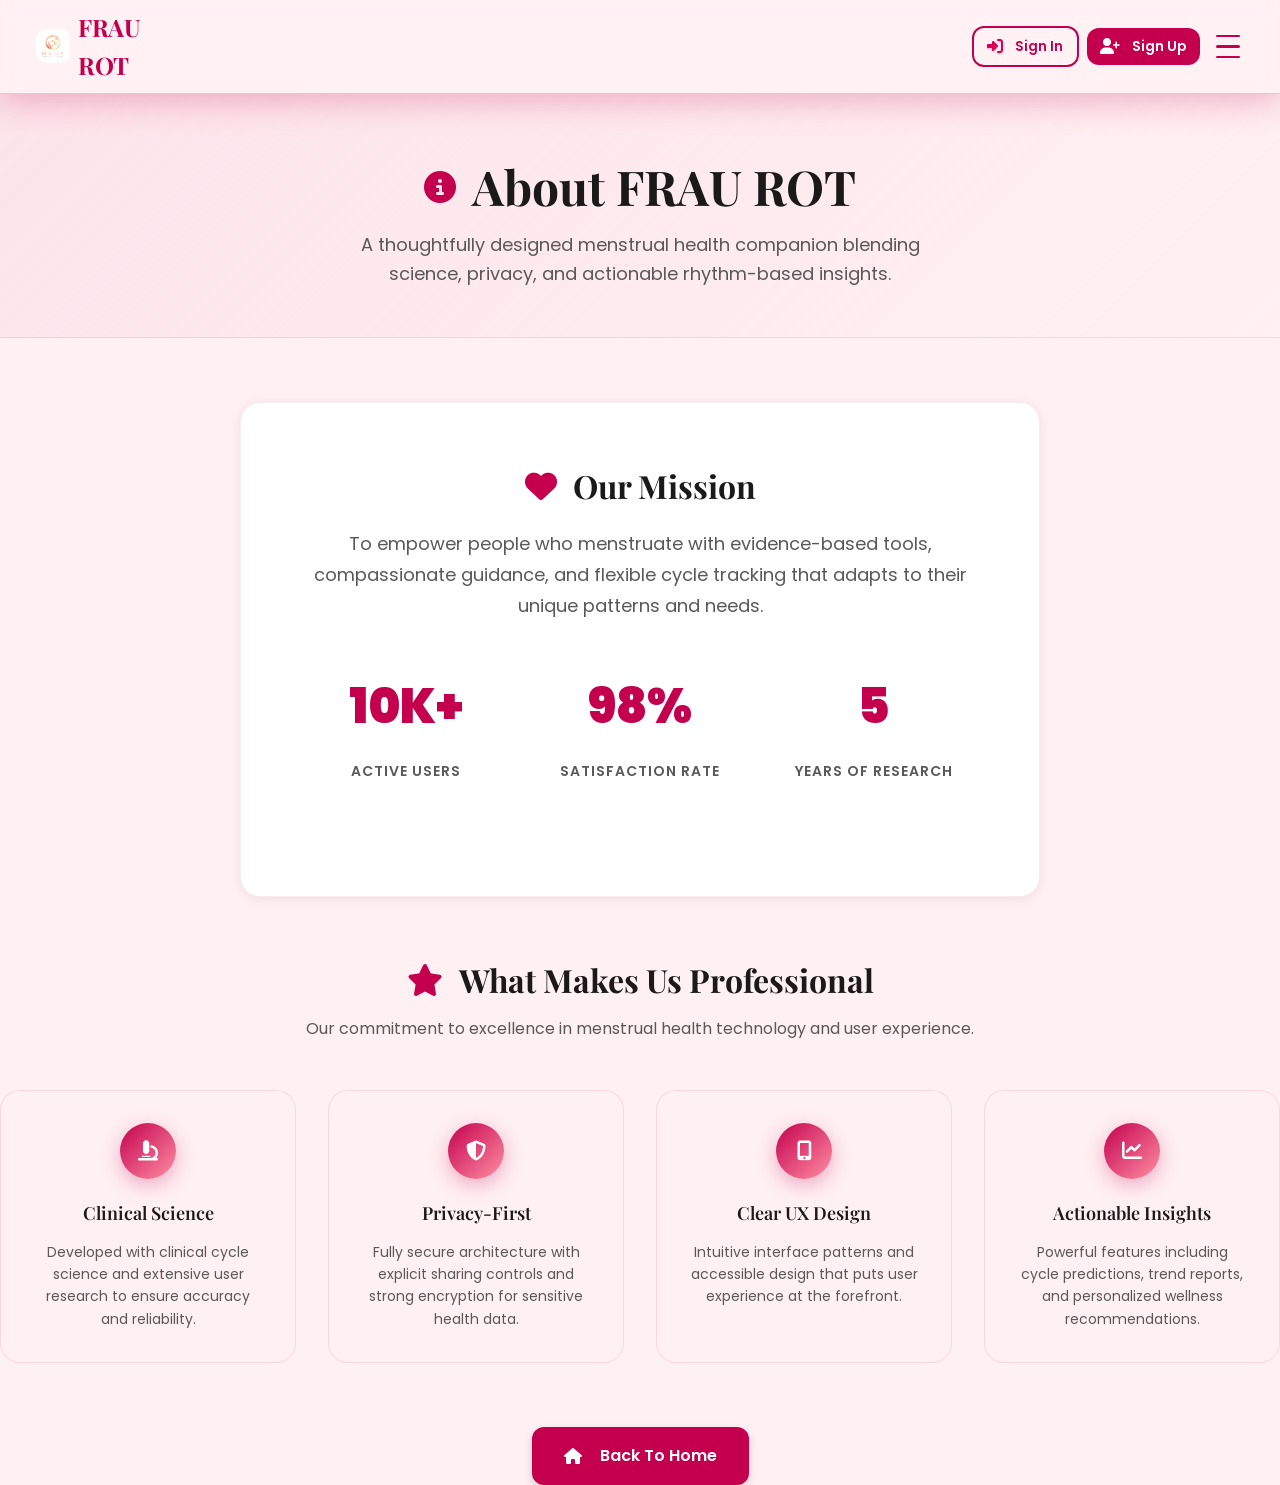
==== pages/about.html @ 98eaa8fe "pages added" ====
<!DOCTYPE html>
<html lang="en">
<head>
  <meta charset="UTF-8">
  <meta name="viewport" content="width=device-width, initial-scale=1.0">
  <meta name="description" content="About FRAU ROT - menstrual health companion">
  <title>About FRAU ROT</title>
  <link href="https://fonts.googleapis.com/css2?family=Playfair+Display:wght@700;900&family=Poppins:wght@300;400;500;600;700&display=swap" rel="stylesheet">
  <link rel="stylesheet" href="../src/style.css">
  <link rel="stylesheet" href="https://cdnjs.cloudflare.com/ajax/libs/font-awesome/6.4.0/css/all.min.css">
</head>
<body>
  <nav class="navbar">
    <div class="navbar__container">
      <div class="navbar__logo">
        <img src="../images/frau rot.jpg" alt="FRAU ROT Logo" width="44" height="44">
        <span class="navbar__brand">FRAU ROT</span>
      </div>
      <div class="navbar__menu">
        <a href="../index.html" class="navbar__link"><i class="fas fa-home"></i> Home</a>
        <a href="about.html" class="navbar__link"><i class="fas fa-info-circle"></i> About</a>
        <a href="features.html" class="navbar__link"><i class="fas fa-star"></i> Features</a>
        <a href="blog.html" class="navbar__link"><i class="fas fa-book"></i> Blog</a>
        <a href="faq.html" class="navbar__link"><i class="fas fa-question-circle"></i> FAQ</a>
        <a href="contact.html" class="navbar__link"><i class="fas fa-envelope"></i> Contact</a>
      </div>
      <div class="navbar__actions">
        <a href="../index.html" class="navbar__btn navbar__btn--outline"><i class="fas fa-sign-in-alt"></i> Sign In</a>
        <a href="../index.html" class="navbar__btn navbar__btn--primary"><i class="fas fa-user-plus"></i> Sign Up</a>
      </div>
      <button class="navbar__toggle" type="button" aria-label="Toggle navigation menu" aria-expanded="false">
        <span></span><span></span><span></span>
      </button>
    </div>
  </nav>

  <main>
    <!-- Page Header -->
    <header class="page-header">
      <h1 class="page-header__title">
        <i class="fas fa-info-circle"></i>
        About FRAU ROT
      </h1>
      <p class="page-header__subtitle">
        A thoughtfully designed menstrual health companion blending science, privacy, and actionable rhythm-based insights.
      </p>
    </header>

    <!-- About Section -->
    <section class="about-section">
      <div class="about-content">
        <h2 class="about-title">
          <i class="fas fa-heart"></i>
          Our Mission
        </h2>
        <p class="about-description">
          To empower people who menstruate with evidence-based tools, compassionate guidance, and flexible cycle tracking that adapts to their unique patterns and needs.
        </p>

        <!-- Stats -->
        <div class="about-stats">
          <div class="about-stat">
            <span class="about-stat__number">10K+</span>
            <span class="about-stat__label">Active Users</span>
          </div>
          <div class="about-stat">
            <span class="about-stat__number">98%</span>
            <span class="about-stat__label">Satisfaction Rate</span>
          </div>
          <div class="about-stat">
            <span class="about-stat__number">5</span>
            <span class="about-stat__label">Years of Research</span>
          </div>
        </div>
      </div>
    </section>

    <!-- Values Section -->
    <section class="content-section">
      <div class="content-section__header">
        <h2 class="content-section__title">
          <i class="fas fa-star"></i>
          What Makes Us Professional
        </h2>
        <p class="content-section__description">
          Our commitment to excellence in menstrual health technology and user experience.
        </p>
      </div>

      <div class="about-values">
        <div class="about-value">
          <div class="about-value__icon">
            <i class="fas fa-microscope"></i>
          </div>
          <h3 class="about-value__title">Clinical Science</h3>
          <p class="about-value__description">
            Developed with clinical cycle science and extensive user research to ensure accuracy and reliability.
          </p>
        </div>

        <div class="about-value">
          <div class="about-value__icon">
            <i class="fas fa-shield-alt"></i>
          </div>
          <h3 class="about-value__title">Privacy-First</h3>
          <p class="about-value__description">
            Fully secure architecture with explicit sharing controls and strong encryption for sensitive health data.
          </p>
        </div>

        <div class="about-value">
          <div class="about-value__icon">
            <i class="fas fa-mobile-alt"></i>
          </div>
          <h3 class="about-value__title">Clear UX Design</h3>
          <p class="about-value__description">
            Intuitive interface patterns and accessible design that puts user experience at the forefront.
          </p>
        </div>

        <div class="about-value">
          <div class="about-value__icon">
            <i class="fas fa-chart-line"></i>
          </div>
          <h3 class="about-value__title">Actionable Insights</h3>
          <p class="about-value__description">
            Powerful features including cycle predictions, trend reports, and personalized wellness recommendations.
          </p>
        </div>
      </div>
    </section>

    <!-- Back to Home -->
    <div class="text-center mt-lg">
      <a href="../index.html" class="btn btn--primary">
        <i class="fas fa-home"></i>
        Back to Home
      </a>
    </div>
  </main>
</body>
</html>
---- src/style.css ----
/* ============================================
   FRAU ROT - COMPREHENSIVE DESIGN SYSTEM
   ============================================ */

/*
  :root is the highest scope in CSS. Properties defined here (variables)
  are available globally in the entire stylesheet. Use var(--your-var)
  to reference them.
*/
:root {
  /* Colors */
  --color-primary-pink: #C4004E;
  --color-pink-hover: #A80243;
  --color-pink-gradient: rgba(196, 0, 78, 0.75);
  --color-light-pink: #FFF0F3;
  --color-white: #FFFFFF;
  --color-button-bg: #F1F1F1;
  --color-text-dark: #222222;
  --color-text-light: #999999;
  --color-text-primary: #1A1A1A;
  --color-border: #E8E8E8;
  
  /* Phase Colors */
  --color-menstrual: #C4004E;
  --color-follicular: #FF8FA3;
  --color-ovulation: #FFB3C1;
  --color-luteal: #E85D8A;

  /* Typography */
  --font-display: 'Playfair Display', serif;
  --font-body: 'Poppins', sans-serif;
  
  --font-size-hero: 96px;
  --font-size-hero-subtitle: 32px;
  --font-size-section-title: 48px;
  --font-size-body: 16px;
  --font-size-small: 14px;

  /* Spacing */
  --spacing-xs: 8px;
  --spacing-sm: 12px;
  --spacing-md: 16px;
  --spacing-lg: 24px;
  --spacing-xl: 32px;
  --spacing-2xl: 48px;
  --spacing-3xl: 64px;

  /* Border Radius */
  --radius-button: 12px;
  --radius-chip: 24px;
  --radius-input: 4px;
  --radius-card: 20px;
  --radius-section: 20px;

  /* Shadows */
  --shadow-soft: 0 4px 10px rgba(0, 0, 0, 0.15);
  --shadow-medium: 0 4px 20px rgba(0, 0, 0, 0.1);
  --shadow-card: 0 2px 12px rgba(0, 0, 0, 0.08);

  /* Transitions */
  --transition-fast: 0.2s ease;
  --transition-smooth: 0.3s ease;

  /* Layout */
  --sidebar-width: 240px;
  --main-content-width: calc(100% - var(--sidebar-width));
}

/* ============================================
   RESET & BASE STYLES
   ============================================ */

/*
  Reset styles help eliminate browser default spacing and layout
  inconsistencies across Chrome, Firefox, Safari, etc.
*/
* {
  margin: 0;
  padding: 0;
  box-sizing: border-box;
}

html {
  scroll-behavior: smooth;
}

body {
  font-family: var(--font-body);
  color: var(--color-text-dark);
  background-color: var(--color-light-pink);
  line-height: 1.6;
  font-size: var(--font-size-body);
}

h1, h2, h3, h4, h5, h6 {
  font-family: var(--font-display);
  font-weight: 700;
  line-height: 1.2;
}

p { margin: 0; }

a {
  color: var(--color-primary-pink);
  text-decoration: none;
  transition: color var(--transition-fast);
}

a:hover { opacity: 0.8; }

/* ============================================
   PAGE SECTION MANAGEMENT
   ============================================ */

/*
  .page-section is a common pattern for SPA-style pages: by default hidden
  and only one section is visible when the app JavaScript adds/removes
  .hidden. Keeps the page fast and prevents layout flashing.
*/
.page-section {
  display: none;
  min-height: 100vh;
}
.page-section:not(.hidden) {
  display: flex;
  flex-direction: column;
}

.page-section.hidden {
  display: none !important;
}

.app-container {
  width: 100%;
}

/* ============================================
   CONTAINER & GRID
   ============================================ */

.container {
  width: 100%;
  max-width: 1200px;
  margin: 0 auto;
  padding: 0 var(--spacing-lg);
}

/* ============================================
   HERO SECTION (Landing Page)
   ============================================ */

/*
  .hero is the first full-screen landing section with background image,
  gradient overlay and centered text. It usually carries the main CTA.
*/
.hero {
  position: relative;
  min-height: 100vh;
  display: flex;
  flex-direction: column;
  align-items: center;
  justify-content: center;
  background: linear-gradient(135deg, var(--color-primary-pink) 0%, #A80243 100%);
  background-image: 
    url('../images/flowers.jpg'),
    linear-gradient(135deg, var(--color-primary-pink) 0%, #A80243 100%);
  background-size: cover, cover;
  background-position: center, center;
  background-attachment: fixed;
  color: var(--color-white);
  overflow: hidden;
}

.hero::before {
  content: '';
  position: absolute;
  top: 0;
  left: 0;
  right: 0;
  bottom: 0;
  background: var(--color-pink-gradient);
  z-index: 1;
}

.navbar {
  position: fixed;
  top: 0;
  left: 0;
  right: 0;
  background: linear-gradient(135deg, rgba(255, 255, 255, 0.95), rgba(255, 255, 255, 0.85));
  border-bottom: 1px solid rgba(196, 0, 78, 0.2);
  backdrop-filter: blur(12px);
  box-shadow: 0 8px 30px rgba(196, 0, 78, 0.25);
  z-index: 1000;
  transition: all var(--transition-fast);
}

.navbar--scrolled {
  background: linear-gradient(135deg, rgba(255, 255, 255, 1), rgba(255, 255, 255, 0.95));
  box-shadow: 0 12px 32px rgba(196, 0, 78, 0.3);
  transform: translateY(-2px);
}

.navbar__container {
  width: 100%;
  max-width: 1440px;
  margin: 0 auto;
  padding: var(--spacing-md) var(--spacing-lg);
  display: flex;
  justify-content: space-between;
  align-items: center;
  gap: var(--spacing-xl);
}

.navbar__logo {
  display: flex;
  align-items: center;
  gap: var(--spacing-md);
  text-decoration: none;
  cursor: pointer;
  min-width: max-content;
}

.navbar__logo img {
  width: 45px;
  height: 45px;
  object-fit: contain;
  filter: brightness(0.95);
}

.navbar__brand {
  font-family: var(--font-heading);
  font-size: 1.5rem;
  font-weight: 700;
  color: var(--color-primary-pink);
  letter-spacing: -0.5px;
}

.navbar__menu {
  display: flex;
  align-items: center;
  gap: var(--spacing-lg);
  flex: 1;
  justify-content: center;
}

.navbar__link {
  display: flex;
  align-items: center;
  gap: var(--spacing-sm);
  color: var(--color-text-primary);
  text-decoration: none;
  font-size: 0.95rem;
  font-weight: 500;
  padding: var(--spacing-md) var(--spacing-lg);
  border-radius: var(--border-radius-md);
  transition: all var(--transition-fast);
  position: relative;
}

.navbar__link i {
  font-size: 1rem;
  color: var(--color-primary-pink);
  transition: all var(--transition-fast);
  filter: brightness(1.1);
  text-shadow: 0 1px 2px rgba(196, 0, 78, 0.3);
}

.navbar__link::after {
  content: '';
  position: absolute;
  bottom: 0;
  left: var(--spacing-lg);
  right: var(--spacing-lg);
  height: 2px;
  background: var(--color-primary-pink);
  border-radius: 1px;
  transform: scaleX(0);
  transition: transform var(--transition-fast);
}

.navbar__link:hover {
  background: rgba(196, 0, 78, 0.08);
  color: var(--color-primary-pink);
}

.navbar__link:hover::after {
  transform: scaleX(1);
}

.navbar__actions {
  display: flex;
  align-items: center;
  gap: var(--spacing-md);
}

.navbar__btn {
  display: flex;
  align-items: center;
  gap: var(--spacing-sm);
  padding: 0.65rem var(--spacing-lg);
  border: none;
  border-radius: var(--border-radius-md);
  font-size: 0.95rem;
  font-weight: 600;
  cursor: pointer;
  transition: all var(--transition-fast);
  white-space: nowrap;
  font-family: var(--font-body);
}

.navbar__btn i {
  font-size: 1rem;
  filter: brightness(1.1);
  text-shadow: 0 1px 2px rgba(196, 0, 78, 0.3);
}

.navbar__btn--outline {
  color: var(--color-primary-pink);
  background: transparent;
  border: 2px solid var(--color-primary-pink);
}

.navbar__btn--outline:hover {
  background: var(--color-primary-pink);
  color: white;
  transform: translateY(-2px);
  box-shadow: 0 8px 16px rgba(196, 0, 78, 0.2);
}

.navbar__btn--primary {
  background: var(--color-primary-pink);
  color: white;
}

.navbar__btn--primary:hover {
  background: var(--color-pink-hover);
  transform: translateY(-2px);
  box-shadow: 0 8px 16px rgba(196, 0, 78, 0.3);
}

.navbar__toggle {
  display: none;
  flex-direction: column;
  align-items: center;
  justify-content: center;
  width: 32px;
  height: 32px;
  border: none;
  background: transparent;
  cursor: pointer;
  padding: 0;
}

.navbar__toggle span {
  width: 24px;
  height: 2.5px;
  background: var(--color-primary-pink);
  border-radius: 2px;
  transition: all var(--transition-fast);
  margin: 4px 0;
}

.navbar__toggle:hover span {
  background: var(--color-pink-hover);
}

.navbar__toggle.active span:nth-child(1) {
  transform: rotate(45deg) translate(8px, 8px);
}

.navbar__toggle.active span:nth-child(2) {
  opacity: 0;
}

.navbar__toggle.active span:nth-child(3) {
  transform: rotate(-45deg) translate(7px, -7px);
}

.navbar__menu.active {
  display: flex;
  position: absolute;
  top: 70px;
  left: 0;
  right: 0;
  background: rgba(255, 255, 255, 0.98);
  backdrop-filter: blur(10px);
  flex-direction: column;
  padding: var(--spacing-lg) 0;
  box-shadow: 0 8px 20px rgba(0, 0, 0, 0.1);
  z-index: 999;
  align-items: stretch;
}

.navbar__menu.active .navbar__link {
  padding: var(--spacing-md) var(--spacing-lg);
  border-radius: 0;
  border-bottom: 1px solid var(--color-border);
}

.navbar__menu.active .navbar__link:last-child {
  border-bottom: none;
}

.hero__content {
  position: relative;
  z-index: 2;
  text-align: center;
  display: flex;
  flex-direction: column;
  align-items: center;
  gap: var(--spacing-lg);
  padding: var(--spacing-3xl) var(--spacing-lg);
  max-width: 800px;
}

.hero__title {
  font-size: var(--font-size-hero);
  font-weight: 900;
  letter-spacing: 2px;
  text-shadow: 0 2px 10px rgba(0, 0, 0, 0.2);
  margin: 0;
  line-height: 1.1;
}

.hero__subtitle {
  font-family: var(--font-body);
  font-size: var(--font-size-hero-subtitle);
  font-weight: 600;
  line-height: 1.4;
  margin: 0;
}

.hero__buttons {
  display: flex;
  gap: var(--spacing-lg);
  margin: var(--spacing-xl) 0;
  flex-wrap: wrap;
  justify-content: center;
}

.hero__cta-text {
  font-size: var(--font-size-small);
  margin-top: var(--spacing-lg);
  opacity: 0.95;
}

.hero__link {
  color: var(--color-white);
  text-decoration: underline;
  font-weight: 600;
}

/* ============================================
   BUTTON COMPONENT
   ============================================ */

/*
  Reusable button base class. Use modifiers like .btn--primary,
  .btn--secondary, .btn--light for color variants. This is how BEM
  conventions create maintainable UI systems.
*/
.btn {
  padding: var(--spacing-md) var(--spacing-xl);
  border: none;
  border-radius: var(--radius-button);
  font-family: var(--font-body);
  font-size: var(--font-size-body);
  font-weight: 600;
  cursor: pointer;
  transition: all var(--transition-fast);
  display: inline-flex;
  align-items: center;
  gap: var(--spacing-sm);
  text-transform: capitalize;
  white-space: nowrap;
  box-shadow: var(--shadow-soft);
}

.btn:hover { transform: translateY(-2px); box-shadow: var(--shadow-medium); }
.btn:active { transform: translateY(0); }

.btn--primary {
  background-color: var(--color-primary-pink);
  color: var(--color-white);
}

.btn--primary:hover { background-color: #A80243; }
.btn--secondary {
  background-color: transparent;
  color: var(--color-white);
  border: 2px solid var(--color-white);
  padding: calc(var(--spacing-md) - 2px) calc(var(--spacing-xl) - 2px);
}

.btn--secondary:hover { background-color: rgba(255, 255, 255, 0.1); }
.btn--light {
  background-color: var(--color-button-bg);
  color: var(--color-text-dark);
}

.btn--light:hover { background-color: #E0E0E0; }
.btn--apple {
  background-color: var(--color-text-dark);
  color: var(--color-white);
}

.btn--apple:hover { background-color: #1a1a1a; }

.btn__icon { font-size: 18px; display: inline-block; }

.btn--lg { padding: 14px 32px; }
.btn--sm { padding: 8px 16px; font-size: 14px; }
.btn--block { width: 100%; justify-content: center; }

/* ============================================
   FORM COMPONENTS
   ============================================ */

/*
  Form styles are structured with utility classes:
  - .form-group holds each label+input set
  - .form-row handles grid layout for two-column inputs
  - .form-input variants control visual states
*/
.form {
  width: 100%;
  display: flex;
  flex-direction: column;
  gap: var(--spacing-lg);
}

.form-instruction {
  text-align: center;
  color: var(--color-text-light);
  font-size: var(--font-size-small);
  margin-bottom: var(--spacing-md);
}

.form-group {
  display: flex;
  flex-direction: column;
  gap: var(--spacing-sm);
  flex: 1;
}

.form-label {
  font-weight: 600;
  color: var(--color-text-dark);
  font-size: var(--font-size-small);
}

.form-row {
  display: grid;
  grid-template-columns: 1fr 1fr;
  gap: var(--spacing-lg);
}

.form-input {
  width: 100%;
  padding: var(--spacing-md) 0;
  border: none;
  border-bottom: 2px solid var(--color-border);
  background-color: transparent;
  font-family: var(--font-body);
  font-size: var(--font-size-body);
  color: var(--color-text-dark);
  transition: border-color var(--transition-fast);
}

.form-input::placeholder { color: var(--color-text-light); }
.form-input:focus {
  outline: none;
  border-bottom-color: var(--color-primary-pink);
}

.form-input--underline { border-radius: 0; }

.form-input--textarea {
  border: 2px solid rgba(196, 0, 78, 0.2);
  padding: var(--spacing-md);
  border-radius: var(--radius-input);
  resize: vertical;
  font-family: inherit;
  background-color: rgba(255, 228, 236, 0.3);
  transition: all var(--transition-fast);
}

.form-input--textarea:focus {
  border-color: var(--color-primary-pink);
  background-color: rgba(255, 228, 236, 0.5);
  box-shadow: 0 4px 12px rgba(196, 0, 78, 0.12);
}

.form-buttons {
  display: flex;
  flex-direction: column;
  gap: var(--spacing-md);
  margin-top: var(--spacing-lg);
}

.form-agreement {
  text-align: center;
  font-size: var(--font-size-small);
  color: var(--color-text-light);
  margin-top: var(--spacing-md);
}

.checkbox {
  width: 20px;
  height: 20px;
  cursor: pointer;
  accent-color: var(--color-primary-pink);
}

.checkbox-label {
  display: flex;
  align-items: center;
  gap: var(--spacing-sm);
  cursor: pointer;
  font-size: var(--font-size-body);
}

.signin-options { padding: var(--spacing-md) 0; }
.signin-option {
  display: flex;
  align-items: center;
  gap: var(--spacing-sm);
}

/* ============================================
   SIGNUP & LOGIN SECTIONS
   ============================================ */

.signup, .login {
  padding: var(--spacing-3xl) var(--spacing-lg);
  background-color: var(--color-white);
}

.signup {
  background-color: #FAFAFA;
  padding-top: 80px;
  position: relative;
  min-height: 100vh;
}

.login {
  background-color: #FAFAFA;
  padding-top: 80px;
  position: relative;
  min-height: 100vh;
}

.section-banner {
  display: flex;
  align-items: center;
  justify-content: space-between;
  gap: var(--spacing-3xl);
  margin-bottom: var(--spacing-3xl);
  flex-wrap: wrap;
}

.section-banner__text { flex: 1; min-width: 300px; }
.section-title {
  font-size: var(--font-size-section-title);
  margin-bottom: var(--spacing-md);
  color: var(--color-text-dark);
}

.section-subtitle {
  font-family: var(--font-body);
  font-size: var(--font-size-body);
  color: var(--color-text-light);
  font-weight: 400;
}

.section-banner__image {
  flex: 1;
  min-width: 300px;
  text-align: center;
}

.section-banner__image img {
  max-width: 100%;
  height: auto;
  border-radius: var(--radius-section);
  box-shadow: var(--shadow-medium);
}

.form-container {
  background-color: var(--color-white);
  padding: var(--spacing-2xl);
  border-radius: var(--radius-card);
  box-shadow: var(--shadow-soft);
  max-width: 600px;
  margin: 0 auto;
}

.login-footer {
  display: flex;
  justify-content: center;
  align-items: center;
  gap: var(--spacing-sm);
  margin-top: var(--spacing-lg);
  font-size: var(--font-size-small);
}

.separator { color: var(--color-text-light); }

/* ============================================
   ONBOARDING SECTIONS
   ============================================ */

.welcome-hero {
  background: linear-gradient(135deg, var(--color-primary-pink) 0%, #A80243 100%);
  color: var(--color-white);
  min-height: 100vh;
  display: flex;
  align-items: center;
  justify-content: center;
}

.onboarding-content {
  text-align: center;
  max-width: 600px;
  padding: var(--spacing-3xl) var(--spacing-lg);
}

.onboarding-title {
  font-size: var(--font-size-section-title);
  margin-bottom: var(--spacing-lg);
}

.onboarding-subtitle {
  font-size: var(--font-size-body);
  margin-bottom: var(--spacing-2xl);
  opacity: 0.95;
}

.cycle-length-page {
  background: var(--color-light-pink);
  display: flex;
  align-items: center;
  justify-content: center;
}

.onboarding-card {
  background: var(--color-white);
  padding: var(--spacing-2xl);
  border-radius: var(--radius-card);
  max-width: 500px;
  width: 100%;
  box-shadow: var(--shadow-medium);
}

.onboarding-question {
  font-size: 24px;
  text-align: center;
  margin-bottom: var(--spacing-md);
  color: var(--color-text-dark);
}

.onboarding-hint {
  text-align: center;
  color: var(--color-text-light);
  font-size: var(--font-size-small);
  margin-bottom: var(--spacing-2xl);
}

/* ============================================
   CHIP COMPONENT (Selections)
   ============================================ */

.chips-container {
  display: flex;
  flex-wrap: wrap;
  gap: var(--spacing-md);
  margin-bottom: var(--spacing-lg);
}

.chip {
  padding: 10px 20px;
  border: 2px solid var(--color-border);
  background-color: transparent;
  border-radius: var(--radius-chip);
  font-family: var(--font-body);
  font-size: var(--font-size-body);
  font-weight: 500;
  color: var(--color-text-dark);
  cursor: pointer;
  transition: all var(--transition-fast);
  white-space: nowrap;
}

.chip:hover {
  border-color: var(--color-primary-pink);
  color: var(--color-primary-pink);
}

.chip.active {
  background-color: var(--color-primary-pink);
  color: var(--color-white);
  border-color: var(--color-primary-pink);
}

/* ============================================
   APP LAYOUT (Dashboard & Pages)
   ============================================ */

.app-layout {
  display: flex;
  min-height: 100vh;
  background-color: #FAFAFA;
}

.sidebar {
  width: var(--sidebar-width);
  background: linear-gradient(180deg, #fff8fa 0%, #ffecf1 100%);
  padding: var(--spacing-lg);
  display: flex;
  flex-direction: column;
  border-right: 1px solid #ffe4ec;
  box-shadow: 2px 0 12px rgba(196, 0, 78, 0.05);
}

.sidebar__header {
  margin-bottom: var(--spacing-2xl);
  padding-bottom: var(--spacing-lg);
  border-bottom: 2px solid #ffe4ec;
}

.sidebar__logo {
  width: 100%;
  max-width: 150px;
  height: auto;
  filter: drop-shadow(0 2px 8px rgba(196, 0, 78, 0.15));
}

.sidebar__nav {
  display: flex;
  flex-direction: column;
  gap: var(--spacing-md);
  flex: 1;
}

.nav-item {
  display: flex;
  align-items: center;
  gap: var(--spacing-md);
  padding: var(--spacing-md) var(--spacing-lg);
  border-radius: var(--radius-button);
  color: var(--color-text-dark);
  transition: all var(--transition-fast);
  font-weight: 500;
  text-decoration: none;
}

.nav-item:hover {
  background: linear-gradient(90deg, #ffe4ec, #ffcfe8);
  color: var(--color-primary-pink);
  box-shadow: 0 2px 8px rgba(196, 0, 78, 0.1);
}

.nav-item.active {
  background: linear-gradient(90deg, #ff8fa3, #ffb3c1);
  color: white;
  border-left: 4px solid var(--color-primary-pink);
  padding-left: calc(var(--spacing-lg) - 4px);
  font-weight: 600;
  box-shadow: 0 4px 12px rgba(196, 0, 78, 0.2);
}

.nav-icon { font-size: 20px; }
.nav-label { font-size: 14px; }

.sidebar__footer {
  margin-top: auto;
  padding-top: var(--spacing-lg);
  border-top: 1px solid var(--color-border);
}

.main-content {
  flex: 1;
  padding: var(--spacing-2xl);
  overflow-y: auto;
}

.page-title {
  font-size: 40px;
  margin-bottom: var(--spacing-2xl);
  color: var(--color-text-dark);
}

/* ============================================
   DASHBOARD COMPONENTS
   ============================================ */

/*
  Dashboard cards and layout preserve global spacing, color, and performance.
  .dashboard-grid is a responsive card grid, .card has hover effects, and
  modifiers control variants like .card--today and .card--summary.
*/
.dashboard-grid {
  display: grid;
  grid-template-columns: 1fr 1fr;
  gap: var(--spacing-lg);
  margin-bottom: var(--spacing-2xl);
}

.card {
  background-color: var(--color-white);
  padding: var(--spacing-lg);
  border-radius: var(--radius-card);
  box-shadow: 0 2px 12px rgba(196, 0, 78, 0.08);
  transition: all var(--transition-smooth);
  border-top: 4px solid var(--color-primary-pink);
  position: relative;
}

.card::before {
  content: '';
  position: absolute;
  top: 0;
  left: 0;
  right: 0;
  height: 4px;
  background: linear-gradient(90deg, var(--color-primary-pink), var(--color-follicular));
  border-radius: var(--radius-card) var(--radius-card) 0 0;
}

.card:hover {
  box-shadow: 0 8px 24px rgba(196, 0, 78, 0.15);
  transform: translateY(-4px);
}

.card__title {
  font-size: 18px;
  margin-bottom: var(--spacing-md);
  color: var(--color-text-dark);
  font-weight: 600;
}

.card--today {
  background: linear-gradient(135deg, #fff5f8, #ffe4ec);
  border-top: 4px solid var(--color-primary-pink);
}

.card--actions {
  display: flex;
  flex-direction: column;
  gap: var(--spacing-md);
  border-top: 4px solid var(--color-follicular);
}

.card--summary {
  background: linear-gradient(135deg, #fff5f8, #ffcfe8);
  border-top: 4px solid var(--color-ovulation);
}

.today-phase {
  display: flex;
  flex-direction: column;
  gap: var(--spacing-md);
}

.phase-badge {
  display: inline-block;
  padding: 8px 16px;
  border-radius: var(--radius-chip);
  font-weight: 600;
  font-size: var(--font-size-small);
  width: fit-content;
}

.phase-badge--menstrual {
  background-color: var(--color-menstrual);
  color: var(--color-white);
}

.phase-badge--follicular {
  background-color: var(--color-follicular);
  color: var(--color-white);
}

.phase-badge--ovulation {
  background-color: var(--color-ovulation);
  color: var(--color-text-dark);
}

.phase-badge--luteal {
  background-color: var(--color-luteal);
  color: var(--color-white);
}

.today-info {
  font-weight: 600;
  font-size: 16px;
}

.today-subtext {
  color: var(--color-text-light);
  font-size: var(--font-size-small);
}

.insights-summary {
  background-color: var(--color-white);
  padding: var(--spacing-2xl);
  border-radius: var(--radius-card);
  box-shadow: var(--shadow-card);
  margin-bottom: var(--spacing-2xl);
}

.section-label {
  font-size: 16px;
  font-weight: 600;
  margin-bottom: var(--spacing-lg);
  color: var(--color-text-dark);
}

.insights-grid {
  display: grid;
  grid-template-columns: repeat(3, 1fr);
  gap: var(--spacing-lg);
}

.insight-card {
  text-align: center;
  padding: var(--spacing-lg);
  background: var(--color-light-pink);
  border-radius: var(--radius-card);
}

.insight-value {
  font-size: 32px;
  font-weight: 900;
  color: var(--color-primary-pink);
}

.insight-label {
  font-size: var(--font-size-small);
  color: var(--color-text-light);
  margin-top: var(--spacing-sm);
}

/* ============================================
   INSIGHTS PAGE
   ============================================ */

.insights-container {
  display: grid;
  grid-template-columns: 2fr 1fr;
  gap: var(--spacing-2xl);
  margin-bottom: var(--spacing-2xl);
}

.insights-left {
  display: flex;
  flex-direction: column;
  gap: var(--spacing-2xl);
}

.insight-section {
  background-color: var(--color-white);
  padding: var(--spacing-lg);
  border-radius: var(--radius-card);
  box-shadow: var(--shadow-card);
}

.insight-title {
  font-size: 16px;
  font-weight: 600;
  margin-bottom: var(--spacing-lg);
  color: var(--color-text-dark);
}

.insights-right {
  display: flex;
  flex-direction: column;
  gap: var(--spacing-lg);
}

.card--summary {
  padding: var(--spacing-lg);
}

.summary-item {
  display: flex;
  justify-content: space-between;
  padding: var(--spacing-md) 0;
  border-bottom: 1px solid var(--color-border);
}

.summary-item:last-child {
  border-bottom: none;
}

.summary-label {
  color: var(--color-text-light);
  font-weight: 500;
}

.summary-value {
  font-weight: 600;
  color: var(--color-text-dark);
}

/* ============================================
   ARTICLES SECTION
   ============================================ */

.articles-section {
  margin-top: var(--spacing-3xl);
}

.articles-grid {
  display: grid;
  grid-template-columns: repeat(3, 1fr);
  gap: var(--spacing-2xl);
  margin-top: var(--spacing-lg);
}

.article-card {
  background-color: var(--color-white);
  border-radius: var(--radius-card);
  overflow: hidden;
  box-shadow: var(--shadow-card);
  transition: all var(--transition-smooth);
}

.article-card:hover {
  transform: translateY(-4px);
  box-shadow: var(--shadow-medium);
}

.article-image {
  width: 100%;
  height: 200px;
  background: linear-gradient(135deg, var(--color-primary-pink), var(--color-follicular));
}

.article-content {
  padding: var(--spacing-lg);
}

.article-title {
  font-size: 16px;
  margin-bottom: var(--spacing-sm);
  color: var(--color-text-dark);
}

.article-description {
  font-size: var(--font-size-small);
  color: var(--color-text-light);
  margin-bottom: var(--spacing-md);
}

.article-link {
  color: var(--color-primary-pink);
  font-weight: 600;
  font-size: var(--font-size-small);
}

/* ============================================
   REMINDERS / PHASES PAGE
   ============================================ */

.phases-container {
  display: flex;
  flex-direction: column;
  gap: var(--spacing-lg);
}

.phase-row {
  background-color: var(--color-white);
  border-radius: var(--radius-card);
  padding: var(--spacing-lg);
  display: flex;
  justify-content: space-between;
  align-items: center;
  box-shadow: var(--shadow-card);
  transition: all var(--transition-smooth);
}

.phase-row:hover {
  box-shadow: var(--shadow-medium);
  transform: translateX(4px);
}

.phase-card {
  flex: 1;
}

.phase-duration {
  font-weight: 600;
  color: var(--color-text-dark);
  margin: var(--spacing-sm) 0;
}

.phase-description {
  color: var(--color-text-light);
  font-size: var(--font-size-small);
}

.phase-details {
  text-align: right;
  flex-shrink: 0;
  margin-left: var(--spacing-lg);
}

.detail-label {
  font-size: var(--font-size-small);
  color: var(--color-text-light);
  margin-bottom: var(--spacing-sm);
}

.detail-link {
  display: inline-block;
  color: var(--color-primary-pink);
  font-weight: 600;
  font-size: var(--font-size-small);
  padding: 6px 12px;
  border: 1px solid var(--color-primary-pink);
  border-radius: var(--radius-button);
  transition: all var(--transition-fast);
}

.detail-link:hover {
  background-color: var(--color-primary-pink);
  color: var(--color-white);
}

/* ============================================
   ADD PERIOD MODAL
   ============================================ */

.modal-card {
  background-color: var(--color-white);
  padding: var(--spacing-2xl);
  border-radius: var(--radius-card);
  max-width: 500px;
  margin: 0 auto;
  box-shadow: var(--shadow-medium);
}

.modal-title {
  font-size: 32px;
  text-align: center;
  margin-bottom: var(--spacing-md);
}

.modal-subtitle {
  text-align: center;
  color: var(--color-text-light);
  margin-bottom: var(--spacing-2xl);
}

/* ============================================
   UTILITY CLASSES
   ============================================ */

.link {
  color: var(--color-primary-pink);
  text-decoration: none;
  border-bottom: 1px solid transparent;
  transition: border-color var(--transition-fast);
}

.link:hover { border-bottom-color: var(--color-primary-pink); }

.text-center { text-align: center; }
.mt-lg { margin-top: var(--spacing-lg); }
.mb-lg { margin-bottom: var(--spacing-lg); }
.flex-center { display: flex; align-items: center; justify-content: center; }

/* ============================================
   FOOTER
   ============================================ */

.footer {
  background-color: var(--color-text-dark);
  color: var(--color-white);
  padding: var(--spacing-3xl) var(--spacing-lg);
  margin-top: var(--spacing-3xl);
}

.footer__content {
  width: 100%;
  max-width: 1400px;
  margin: 0 auto;
  display: grid;
  grid-template-columns: repeat(4, 1fr);
  gap: var(--spacing-2xl);
  margin-bottom: var(--spacing-2xl);
}

.footer__section {
  display: flex;
  flex-direction: column;
  gap: var(--spacing-md);
}

.footer__section h4 {
  font-size: 16px;
  font-weight: 600;
  margin-bottom: var(--spacing-md);
  display: flex;
  align-items: center;
  gap: var(--spacing-sm);
}

.footer__section h4 i {
  color: var(--color-primary-pink);
}

.footer__section p {
  font-size: var(--font-size-small);
  color: rgba(255, 255, 255, 0.8);
  line-height: 1.8;
  display: flex;
  align-items: center;
  gap: var(--spacing-sm);
}

.footer__section p i {
  color: var(--color-primary-pink);
  width: 16px;
}

.footer__section ul {
  list-style: none;
  padding: 0;
  margin: 0;
}

.footer__section ul li {
  margin-bottom: var(--spacing-md);
}

.footer__section a {
  color: rgba(255, 255, 255, 0.8);
  transition: all var(--transition-fast);
  display: flex;
  align-items: center;
  gap: var(--spacing-sm);
  font-size: var(--font-size-small);
}

.footer__section a:hover {
  color: var(--color-primary-pink);
  margin-left: 4px;
}

.footer__section a i {
  width: 16px;
}

.social-links {
  display: flex;
  gap: var(--spacing-lg);
  margin-top: var(--spacing-md);
}

.social-link {
  width: 40px;
  height: 40px;
  border-radius: 50%;
  background-color: rgba(255, 255, 255, 0.2);
  display: flex;
  align-items: center;
  justify-content: center;
  color: var(--color-white);
  transition: all var(--transition-fast);
  border: none;
  margin: 0 !important;
}

.social-link:hover {
  background-color: var(--color-primary-pink);
  color: var(--color-white);
  transform: translateY(-4px);
}

.footer__bottom {
  border-top: 1px solid rgba(255, 255, 255, 0.1);
  padding-top: var(--spacing-lg);
  text-align: center;
  font-size: var(--font-size-small);
}

.footer__bottom a {
  color: var(--color-primary-pink);
}

.footer__bottom a:hover {
  text-decoration: underline;
}

/* ============================================
   FORM LABELS WITH ICONS
   ============================================ */

.form-label {
  font-weight: 600;
  color: var(--color-text-dark);
  font-size: var(--font-size-small);
  display: flex;
  align-items: center;
  gap: var(--spacing-sm);
  margin-bottom: var(--spacing-sm);
}

.form-label i {
  color: var(--color-primary-pink);
  width: 16px;
  text-align: center;
}

/* ============================================
   ICON STYLING
   ============================================ */

i {
  display: inline-block;
}

.insight-title i,
.section-label i,
.card__title i,
.section-title i {
  margin-right: var(--spacing-sm);
  color: var(--color-primary-pink);
}

.chip i {
  margin-right: 6px;
}

.btn i,
.btn__icon {
  margin-right: 6px;
}

.nav-icon {
  font-size: 20px !important;
}

/* ============================================
   HERO SECTION ENHANCEMENTS
   ============================================ */

.hero__decoration {
  position: absolute;
  bottom: 0;
  right: -5%;
  width: 400px;
  height: 500px;
  opacity: 0.15;
  z-index: 0;
  overflow: hidden;
  border-radius: 50%;
}

.hero__bg-image {
  width: 100%;
  height: 100%;
  object-fit: cover;
  filter: sepia(20%) saturate(1.2);
}

/* ============================================
   PAGE HEADERS & TITLES
   ============================================ */

.page-title {
  font-size: var(--font-size-section-title);
  font-weight: 700;
  color: var(--color-text-primary);
  margin: 0 0 var(--spacing-md) 0;
  display: flex;
  align-items: center;
  gap: var(--spacing-md);
}

.page-title i {
  color: var(--color-primary-pink);
}

.page-subtitle {
  font-size: 16px;
  color: var(--color-text-light);
  margin: 0 0 var(--spacing-2xl) 0;
  font-weight: 400;
}

.dashboard-header {
  margin-bottom: var(--spacing-3xl);
  padding-bottom: var(--spacing-xl);
  border-bottom: 1px solid var(--color-border);
}

.dashboard-page {
  background: linear-gradient(135deg, #fff5f7 0%, #ffe4ec 50%, #fff0f3 100%);
  position: relative;
}

.dashboard-page::before {
  content: '';
  position: absolute;
  top: 0;
  left: 0;
  width: 100%;
  height: 100%;
  background: url('../images/flowers.jpg') no-repeat;
  background-position: right 80%;
  background-attachment: fixed;
  opacity: 0.05;
  z-index: 0;
}

.dashboard-grid {
  position: relative;
  z-index: 1;
}

.calendar-page {
  background: linear-gradient(135deg, #fff5f7 0%, #ffe4ec 50%, #fff8fa 100%);
}

.cycle-timeline-page {
  background: linear-gradient(135deg, #fff0f3 0%, #ffd1dc 50%, #ffe4ec 100%);
}

.insights-page {
  background: linear-gradient(135deg, #fff5f7 0%, #ffe4ec 50%, #fff3f6 100%);
}

.articles-page {
  background: linear-gradient(135deg, #fff8fa 0%, #ffcfe8 50%, #ffe4ec 100%);
}

.partner-page {
  background: linear-gradient(135deg, #fff0f3 0%, #ffb3d9 50%, #ffc0d9 100%);
}

.logs-page {
  background: linear-gradient(135deg, #fff5f7 0%, #ffe4ec 50%, #fff0f3 100%);
}

.profile-page {
  background: linear-gradient(135deg, #fff3f6 0%, #ffe4ec 50%, #fff5f7 100%);
}

.add-period-page {
  background-image: 
    url('../images/images (2).jpg'),
    linear-gradient(135deg, var(--color-primary-pink) 0%, #A80243 100%);
  background-size: cover, cover;
  background-position: center, center;
  background-attachment: fixed;
  color: var(--color-white);
}

.calendar-header {
  display: flex;
  align-items: center;
  justify-content: space-between;
  margin-bottom: var(--spacing-xl);
}

.calendar-grid {
  display: grid;
  grid-template-columns: repeat(7, 1fr);
  gap: 8px;
  margin-bottom: var(--spacing-lg);
}

.calendar-weekday {
  text-align: center;
  font-weight: 600;
  color: var(--color-text-primary);
  padding: var(--spacing-md);
  font-size: 13px;
  text-transform: uppercase;
  letter-spacing: 0.5px;
}

.calendar-date {
  aspect-ratio: 1;
  display: flex;
  align-items: center;
  justify-content: center;
  border-radius: var(--radius-button);
  cursor: pointer;
  border: 1px solid var(--color-border);
  transition: all var(--transition-fast);
  font-size: 14px;
  font-weight: 500;
}

.calendar-date:hover {
  box-shadow: var(--shadow-soft);
}

.calendar-date.today {
  background: var(--color-light-pink);
  color: var(--color-primary-pink);
  border-color: var(--color-primary-pink);
  font-weight: 700;
}

.calendar-date.period-day {
  background: var(--color-primary-pink);
  color: white;
  border-color: var(--color-primary-pink);
}

.calendar-date.phase-menstrual {
  background: var(--color-menstrual);
  color: white;
  border-color: var(--color-menstrual);
}

.calendar-date.phase-follicular {
  background: var(--color-follicular);
  color: white;
  border-color: var(--color-follicular);
}

.calendar-date.phase-ovulation,
.calendar-date.fertile {
  background: var(--color-ovulation);
  color: white;
  border-color: var(--color-ovulation);
}

.calendar-date.phase-luteal {
  background: var(--color-luteal);
  color: white;
  border-color: var(--color-luteal);
}

/* ============================================
   CYCLE TIMELINE PAGE
   ============================================ */

.cycle-progress-bar {
  width: 100%;
  height: 8px;
  background: var(--color-border);
  border-radius: 10px;
  overflow: hidden;
  margin: var(--spacing-lg) 0;
}

.cycle-progress-fill {
  height: 100%;
  background: linear-gradient(90deg, var(--color-primary-pink), var(--color-follicular));
  transition: width 0.3s ease;
}

.phases-timeline {
  display: grid;
  grid-template-columns: repeat(auto-fit, minmax(150px, 1fr));
  gap: var(--spacing-lg);
  margin-bottom: var(--spacing-xl);
}

.phase-block {
  text-align: center;
  padding: var(--spacing-lg);
  border-radius: var(--radius-card);
  transition: all var(--transition-fast);
}

.phase-block--menstrual {
  background: rgba(196, 0, 78, 0.1);
  border-left: 4px solid var(--color-menstrual);
}

.phase-block--follicular {
  background: rgba(255, 143, 163, 0.1);
  border-left: 4px solid var(--color-follicular);
}

.phase-block--ovulation {
  background: rgba(255, 179, 193, 0.1);
  border-left: 4px solid var(--color-ovulation);
}

.phase-block--luteal {
  background: rgba(232, 93, 138, 0.1);
  border-left: 4px solid var(--color-luteal);
}

.phase-block:hover {
  transform: translateY(-4px);
  box-shadow: var(--shadow-medium);
}

.phase-icon {
  font-size: 32px;
  margin-bottom: var(--spacing-md);
  display: block;
}

.phase-name {
  font-weight: 600;
  color: var(--color-text-primary);
  margin-bottom: 4px;
}

.phase-days {
  font-size: 12px;
  color: var(--color-text-light);
}

/* ============================================
   TOGGLE SWITCHES
   ============================================ */

.toggle-group {
  display: flex;
  flex-direction: column;
  gap: var(--spacing-lg);
}

.toggle-item {
  display: flex;
  align-items: center;
  justify-content: space-between;
  padding: var(--spacing-md) 0;
  border-bottom: 1px solid var(--color-border);
}

.toggle-item:last-child {
  border-bottom: none;
}

.toggle-item span {
  display: flex;
  align-items: center;
  gap: var(--spacing-md);
  color: var(--color-text-primary);
  font-weight: 500;
}

.toggle-switch {
  position: relative;
  display: inline-block;
  width: 50px;
  height: 28px;
}

.toggle-switch input {
  opacity: 0;
  width: 0;
  height: 0;
}

.toggle-slider {
  position: absolute;
  cursor: pointer;
  top: 0;
  left: 0;
  right: 0;
  bottom: 0;
  background-color: var(--color-border);
  transition: all var(--transition-fast);
  border-radius: 28px;
}

.toggle-slider:before {
  position: absolute;
  content: "";
  height: 22px;
  width: 22px;
  left: 3px;
  bottom: 3px;
  background-color: white;
  transition: all var(--transition-fast);
  border-radius: 50%;
}

input:checked + .toggle-slider {
  background-color: var(--color-primary-pink);
}

input:checked + .toggle-slider:before {
  transform: translateX(22px);
}

/* ============================================
   ARTICLES CARDS
   ============================================ */

.articles-grid {
  display: grid;
  grid-template-columns: repeat(auto-fill, minmax(280px, 1fr));
  gap: var(--spacing-xl);
  margin-bottom: var(--spacing-3xl);
}

.article-card {
  position: relative;
  background-size: cover;
  background-position: center;
  border-radius: var(--radius-card);
  overflow: hidden;
  transition: all var(--transition-normal);
  box-shadow: var(--shadow-card);
  min-height: 400px;
  display: flex;
  align-items: flex-end;
}

.article-card:hover {
  transform: translateY(-8px);
  box-shadow: var(--shadow-medium);
}

.article-card::before {
  content: '';
  position: absolute;
  top: 0;
  left: 0;
  right: 0;
  bottom: 0;
  background: linear-gradient(180deg, rgba(0,0,0,0.3) 0%, rgba(196, 0, 78, 0.7) 100%);
  transition: all var(--transition-normal);
}

.article-card:hover::before {
  background: linear-gradient(180deg, rgba(0,0,0,0.2) 0%, rgba(196, 0, 78, 0.85) 100%);
}

.article-card__overlay {
  position: relative;
  z-index: 2;
  padding: var(--spacing-2xl);
  width: 100%;
}

.article-card__header {
  display: flex;
  align-items: center;
  justify-content: flex-start;
  color: white;
  font-size: 36px;
  margin-bottom: var(--spacing-lg);
}

.article-card__title {
  font-size: 20px;
  font-weight: 700;
  color: white;
  margin: 0 0 var(--spacing-md) 0;
}

.article-card__excerpt {
  font-size: 14px;
  color: rgba(255, 255, 255, 0.95);
  line-height: 1.6;
  margin: 0 0 var(--spacing-lg) 0;
}

.article-card__link {
  display: inline-flex;
  align-items: center;
  gap: var(--spacing-sm);
  color: white;
  text-decoration: none;
  font-weight: 600;
  transition: all var(--transition-fast);
  padding: var(--spacing-md) var(--spacing-lg);
  background: rgba(255, 255, 255, 0.2);
  border-radius: var(--radius-button);
  backdrop-filter: blur(10px);
  border: 1px solid rgba(255, 255, 255, 0.3);
}

.article-card__link:hover {
  background: rgba(255, 255, 255, 0.3);
  gap: var(--spacing-md);
  border-color: rgba(255, 255, 255, 0.5);
}

/* ============================================
   LOGS PAGE
   ============================================ */

.logs-timeline {
  display: flex;
  flex-direction: column;
  gap: var(--spacing-lg);
}

.log-entry {
  padding: var(--spacing-lg);
  border-left: 4px solid var(--color-primary-pink);
  background: var(--color-light-pink);
  border-radius: var(--radius-button);
  transition: all var(--transition-fast);
}

.log-entry:hover {
  box-shadow: var(--shadow-soft);
  transform: translateX(4px);
}

.log-date {
  font-size: 12px;
  color: var(--color-primary-pink);
  font-weight: 700;
  text-transform: uppercase;
  letter-spacing: 0.5px;
  margin-bottom: 4px;
}

.log-content {
  margin: 0;
}

.log-content p {
  margin: 4px 0;
  color: var(--color-text-primary);
}

/* ============================================
   PROFILE GRID
   ============================================ */

.profile-grid {
  display: grid;
  grid-template-columns: repeat(auto-fit, minmax(350px, 1fr));
  gap: var(--spacing-xl);
}

/* ============================================
   RESPONSIVE FOOTER
   ============================================ */

@media (max-width: 1024px) {
  .footer__content {
    grid-template-columns: repeat(2, 1fr);
    gap: var(--spacing-lg);
  }
}

@media (max-width: 768px) {
  .footer {
    padding: var(--spacing-2xl) var(--spacing-lg);
  }

  .footer__content {
    grid-template-columns: 1fr;
    gap: var(--spacing-lg);
  }

  .footer__section h4 {
    font-size: 14px;
  }

  .footer__bottom {
    font-size: 12px;
  }

  .social-links {
    justify-content: center;
  }
}

/* ============================================
   RESPONSIVE DESIGN - TABLET
   ============================================ */

@media (max-width: 1024px) {
  .navbar__menu {
    display: none;
  }

  .navbar__toggle {
    display: flex;
  }

  .navbar__actions {
    gap: var(--spacing-sm);
  }

  .navbar__btn {
    padding: 0.6rem var(--spacing-md);
    font-size: 0.85rem;
  }

  :root {
    --font-size-hero: 64px;
    --font-size-section-title: 36px;
  }

  .dashboard-grid {
    grid-template-columns: 1fr;
  }

  .insights-container {
    grid-template-columns: 1fr;
  }

  .insights-grid {
    grid-template-columns: repeat(2, 1fr);
  }

  .articles-grid {
    grid-template-columns: repeat(2, 1fr);
  }

  .calendar-grid {
    gap: 6px;
  }

  .calendar-date {
    font-size: 12px;
  }

  .phases-timeline {
    grid-template-columns: repeat(2, 1fr);
  }

  .profile-grid {
    grid-template-columns: 1fr;
  }

  .section-banner {
    flex-direction: column;
    gap: var(--spacing-2xl);
  }

  .form-row {
    grid-template-columns: 1fr;
  }
}

@media (max-width: 768px) {
  .app-layout {
    flex-direction: column;
  }

  .sidebar {
    width: 100%;
    border-right: none;
    border-bottom: 1px solid var(--color-border);
    padding: var(--spacing-md);
  }

  .sidebar__nav {
    flex-direction: row;
    gap: var(--spacing-sm);
  }

  .nav-item {
    padding: var(--spacing-sm) var(--spacing-md);
    flex: 1;
    justify-content: center;
    flex-direction: column;
  }

  .nav-label {
    font-size: 12px;
  }

  .main-content {
    padding: var(--spacing-lg);
  }

  .insights-grid {
    grid-template-columns: 1fr;
  }

  .articles-grid {
    grid-template-columns: 1fr;
  }

  .calendar-grid {
    gap: 4px;
  }

  .calendar-date {
    font-size: 11px;
    padding: 4px;
  }

  .calendar-weekday {
    font-size: 11px;
    padding: 4px;
  }

  .phases-timeline {
    grid-template-columns: 1fr;
  }

  .phase-block {
    padding: var(--spacing-md);
  }

  .logs-timeline {
    gap: var(--spacing-md);
  }

  .log-entry {
    padding: var(--spacing-md);
  }

  .profile-grid {
    grid-template-columns: 1fr;
  }

  .page-title {
    font-size: 28px;
  }

  .phase-row {
    flex-direction: column;
    text-align: center;
  }

  .phase-details {
    text-align: center;
    margin-left: 0;
    margin-top: var(--spacing-md);
  }

  .page-title {
    font-size: 28px;
  }
}

/* ============================================
   RESPONSIVE DESIGN - MOBILE
   ============================================ */

@media (max-width: 480px) {
  :root {
    --font-size-hero: 48px;
    --font-size-section-title: 28px;
    --spacing-xl: 20px;
    --spacing-2xl: 32px;
  }

  .navbar__brand {
    font-size: 1.25rem;
  }

  .navbar__btn {
    padding: 0.55rem var(--spacing-md);
    font-size: 0.8rem;
  }

  .navbar__btn i {
    font-size: 0.9rem;
  }

  .hero__content {
    padding: var(--spacing-2xl) var(--spacing-md);
    gap: var(--spacing-md);
  }

  .hero__title {
    font-size: var(--font-size-hero);
    letter-spacing: 1px;
  }

  .navbar__container {
    padding: var(--spacing-md);
  }

  .container {
    padding: 0 var(--spacing-md);
  }

  .form-container {
    padding: var(--spacing-lg) var(--spacing-md);
  }

  .btn {
    font-size: 14px;
    padding: var(--spacing-md) var(--spacing-lg);
  }

  .form-buttons {
    gap: var(--spacing-sm);
  }

  .chip {
    padding: 8px 16px;
    font-size: 13px;
  }

  .main-content {
    padding: var(--spacing-md);
  }

  .modal-card {
    padding: var(--spacing-lg);
  }

  .page-title {
    font-size: 20px;
  }

  .sidebar__logo {
    max-width: 100px;
  }
}

/* ============================================
   FOCUS & ACCESSIBILITY
   ============================================ */

.btn:focus-visible,
.form-input:focus-visible,
.checkbox:focus-visible,
.chip:focus-visible,
a:focus-visible {
  outline: 2px solid var(--color-primary-pink);
  outline-offset: 2px;
}


/* ============================================
   HERO SECTION
   ============================================ */

.hero {
  position: relative;
  min-height: 100vh;
  display: flex;
  flex-direction: column;
  align-items: center;
  justify-content: center;
  background: linear-gradient(135deg, var(--color-primary-pink) 0%, #A80243 100%);
  background-image: 
    url('../images/flowers.jpg'),
    linear-gradient(135deg, var(--color-primary-pink) 0%, #A80243 100%);
  background-size: cover, cover;
  background-position: center, center;
  background-attachment: fixed;
  color: var(--color-white);
  overflow: hidden;
}

.hero::before {
  content: '';
  position: absolute;
  top: 0;
  left: 0;
  right: 0;
  bottom: 0;
  background: var(--color-pink-gradient);
  z-index: 1;
}

/* Navbar */
.navbar {
  position: absolute;
  top: 0;
  left: 0;
  right: 0;
  background: rgba(255, 255, 255, 0.1);
  backdrop-filter: blur(10px);
  z-index: 100;
}

.navbar__container {
  width: 100%;
  max-width: 1440px;
  margin: 0 auto;
  padding: var(--spacing-lg);
  display: flex;
  justify-content: flex-start;
  align-items: center;
}

.navbar__logo {
  width: 100px;
  height: auto;
  z-index: 2;
}

.navbar__logo img {
  width: 100%;
  height: auto;
  filter: brightness(1.2);
}

/* Hero Content */
.hero__content {
  position: relative;
  z-index: 2;
  text-align: center;
  display: flex;
  flex-direction: column;
  align-items: center;
  gap: var(--spacing-lg);
  padding: var(--spacing-3xl) var(--spacing-lg);
  max-width: 800px;
}

.hero__title {
  font-size: var(--font-size-hero);
  font-weight: 900;
  letter-spacing: 2px;
  text-shadow: 0 2px 10px rgba(0, 0, 0, 0.2);
  margin: 0;
  line-height: 1.1;
}

.hero__subtitle {
  font-family: var(--font-body);
  font-size: var(--font-size-hero-subtitle);
  font-weight: 600;
  line-height: 1.4;
  margin: 0;
}

.hero__buttons {
  display: flex;
  gap: var(--spacing-lg);
  margin: var(--spacing-xl) 0;
  flex-wrap: wrap;
  justify-content: center;
}

.hero__cta-text {
  font-size: var(--font-size-small);
  margin-top: var(--spacing-lg);
  opacity: 0.95;
}

.hero__link {
  color: var(--color-white);
  text-decoration: underline;
  font-weight: 600;
}

/* ============================================
   BUTTONS - COMPONENT
   ============================================ */

.btn {
  padding: var(--spacing-md) var(--spacing-xl);
  border: none;
  border-radius: var(--radius-button);
  font-family: var(--font-body);
  font-size: var(--font-size-body);
  font-weight: 600;
  cursor: pointer;
  transition: all var(--transition-fast);
  display: inline-flex;
  align-items: center;
  gap: var(--spacing-sm);
  text-transform: capitalize;
  white-space: nowrap;
  box-shadow: var(--shadow-soft);
}

.btn:hover {
  transform: translateY(-2px);
  box-shadow: var(--shadow-medium);
}

.btn:active {
  transform: translateY(0);
}

/* Button Variants */
.btn--primary {
  background-color: var(--color-primary-pink);
  color: var(--color-white);
}

.btn--primary:hover {
  background-color: #A80243;
}

.btn--secondary {
  background-color: transparent;
  color: var(--color-white);
  border: 2px solid var(--color-white);
  padding: calc(var(--spacing-md) - 2px) calc(var(--spacing-xl) - 2px);
}

.btn--secondary:hover {
  background-color: rgba(255, 255, 255, 0.1);
}

.btn--light {
  background-color: var(--color-button-bg);
  color: var(--color-text-dark);
}

.btn--light:hover {
  background-color: #E0E0E0;
}

.btn--apple {
  background-color: var(--color-text-dark);
  color: var(--color-white);
}

.btn--apple:hover {
  background-color: #1a1a1a;
}

.btn__icon {
  font-size: 18px;
  display: inline-block;
}

/* ============================================
   FORMS - COMPONENT
   ============================================ */

.form {
  width: 100%;
  display: flex;
  flex-direction: column;
  gap: var(--spacing-lg);
}

.form-instruction {
  text-align: center;
  color: var(--color-text-light);
  font-size: var(--font-size-small);
  margin-bottom: var(--spacing-md);
}

.form-group {
  display: flex;
  flex-direction: column;
  gap: var(--spacing-sm);
  flex: 1;
}

.form-row {
  display: grid;
  grid-template-columns: 1fr 1fr;
  gap: var(--spacing-lg);
}

.form-input {
  width: 100%;
  padding: var(--spacing-md) 0;
  border: none;
  border-bottom: 2px solid rgba(196, 0, 78, 0.2);
  background-color: rgba(255, 228, 236, 0.3);
  font-family: var(--font-body);
  font-size: var(--font-size-body);
  color: var(--color-text-dark);
  transition: all var(--transition-fast);
}

.form-input::placeholder {
  color: rgba(196, 0, 78, 0.5);
  font-weight: 500;
}

.form-input:focus {
  outline: none;
  border-bottom-color: var(--color-primary-pink);
  background-color: rgba(255, 228, 236, 0.5);
  box-shadow: 0 2px 8px rgba(196, 0, 78, 0.1);
}

.form-input--underline {
  border-radius: 0;
}

.form-buttons {
  display: flex;
  flex-direction: column;
  gap: var(--spacing-md);
  margin-top: var(--spacing-lg);
}

.form-agreement {
  text-align: center;
  font-size: var(--font-size-small);
  color: var(--color-text-light);
  margin-top: var(--spacing-md);
}

/* Checkbox */
.checkbox {
  width: 20px;
  height: 20px;
  cursor: pointer;
  accent-color: var(--color-primary-pink);
}

.checkbox-label {
  display: flex;
  align-items: center;
  gap: var(--spacing-sm);
  cursor: pointer;
  font-size: var(--font-size-body);
}

.signin-options {
  padding: var(--spacing-md) 0;
}

.signin-option {
  display: flex;
  align-items: center;
  gap: var(--spacing-sm);
}

/* ============================================
   SECTIONS - SIGNUP & LOGIN
   ============================================ */

.signup,
.login {
  padding: var(--spacing-3xl) var(--spacing-lg);
  background-color: var(--color-white);
}

.signup {
  background-color: #FAFAFA;
}

.section-banner {
  display: flex;
  align-items: center;
  justify-content: space-between;
  gap: var(--spacing-3xl);
  margin-bottom: var(--spacing-3xl);
  flex-wrap: wrap;
}

.section-banner__text {
  flex: 1;
  min-width: 300px;
}

.section-title {
  font-size: var(--font-size-section-title);
  margin-bottom: var(--spacing-md);
  color: var(--color-text-dark);
}

.section-subtitle {
  font-family: var(--font-body);
  font-size: var(--font-size-body);
  color: var(--color-text-light);
  font-weight: 400;
}

.section-banner__image {
  flex: 1;
  min-width: 300px;
  text-align: center;
}

.section-banner__image img {
  max-width: 100%;
  height: auto;
  border-radius: var(--radius-section);
  box-shadow: var(--shadow-medium);
}

.form-container {
  background-color: var(--color-white);
  padding: var(--spacing-2xl);
  border-radius: var(--radius-card);
  box-shadow: var(--shadow-soft);
  max-width: 600px;
  margin: 0 auto;
}

.login-footer {
  display: flex;
  justify-content: center;
  align-items: center;
  gap: var(--spacing-sm);
  margin-top: var(--spacing-lg);
  font-size: var(--font-size-small);
}

.separator {
  color: var(--color-text-light);
}

/* ============================================
   LINKS - COMPONENT
   ============================================ */

.link {
  color: var(--color-primary-pink);
  text-decoration: none;
  border-bottom: 1px solid transparent;
  transition: border-color var(--transition-fast);
}

.link:hover {
  border-bottom-color: var(--color-primary-pink);
}

/* ============================================
   FOOTER
   ============================================ */

.footer {
  background-color: var(--color-text-dark);
  color: var(--color-white);
  padding: var(--spacing-2xl) var(--spacing-lg);
  text-align: center;
  font-size: var(--font-size-small);
}

.footer a {
  color: var(--color-white);
}

/* ============================================
   RESPONSIVE DESIGN - TABLET
   ============================================ */

@media (max-width: 768px) {
  :root {
    --font-size-hero: 64px;
    --font-size-hero-subtitle: 24px;
    --font-size-section-title: 36px;
  }

  .section-banner {
    flex-direction: column;
    gap: var(--spacing-2xl);
  }

  .section-banner__text,
  .section-banner__image {
    width: 100%;
  }

  .form-row {
    grid-template-columns: 1fr;
  }

  .hero__buttons {
    gap: var(--spacing-md);
  }

  .btn {
    width: 100%;
    justify-content: center;
  }

  .form-container {
    padding: var(--spacing-lg);
  }

  .section-title {
    font-size: 32px;
  }
}

/* ============================================
   RESPONSIVE DESIGN - MOBILE
   ============================================ */

@media (max-width: 480px) {
  :root {
    --font-size-hero: 48px;
    --font-size-hero-subtitle: 18px;
    --font-size-section-title: 28px;
    --spacing-xl: 20px;
    --spacing-2xl: 32px;
  }

  .hero__content {
    padding: var(--spacing-2xl) var(--spacing-md);
    gap: var(--spacing-md);
  }

  .hero__title {
    font-size: var(--font-size-hero);
    letter-spacing: 1px;
  }

  .navbar__container {
    padding: var(--spacing-md);
  }

  .container {
    padding: 0 var(--spacing-md);
  }

  .signup,
  .login {
    padding: var(--spacing-2xl) var(--spacing-md);
  }

  .form-container {
    padding: var(--spacing-lg) var(--spacing-md);
  }

  .btn {
    font-size: 14px;
    padding: var(--spacing-md) var(--spacing-lg);
  }

  .form-buttons {
    gap: var(--spacing-sm);
  }
}

/* ============================================
   FOCUS & ACCESSIBILITY
   ============================================ */

.btn:focus-visible,
.form-input:focus-visible,
.checkbox:focus-visible,
a:focus-visible {
  outline: 2px solid var(--color-primary-pink);
  outline-offset: 2px;
}

/* ============================================
   PROFESSIONAL PAGE STYLES
   ============================================ */

/* Page Headers */
.page-header {
  background: linear-gradient(135deg, rgba(196, 0, 78, 0.05), rgba(255, 240, 243, 0.3));
  padding: var(--spacing-3xl) 0 var(--spacing-2xl) 0;
  text-align: center;
  border-bottom: 1px solid rgba(196, 0, 78, 0.1);
  margin-bottom: var(--spacing-3xl);
}

.page-header__title {
  font-size: var(--font-size-section-title);
  font-weight: 700;
  color: var(--color-text-primary);
  margin-bottom: var(--spacing-md);
  display: flex;
  align-items: center;
  justify-content: center;
  gap: var(--spacing-md);
}

.page-header__title i {
  color: var(--color-primary-pink);
  font-size: 2rem;
}

.page-header__subtitle {
  font-size: 18px;
  color: var(--color-text-light);
  max-width: 600px;
  margin: 0 auto;
  line-height: 1.6;
  font-weight: 400;
}

/* Content Sections */
.content-section {
  margin-bottom: var(--spacing-3xl);
}

.content-section__header {
  text-align: center;
  margin-bottom: var(--spacing-2xl);
}

.content-section__title {
  font-size: 32px;
  font-weight: 700;
  color: var(--color-text-primary);
  margin-bottom: var(--spacing-md);
  display: flex;
  align-items: center;
  justify-content: center;
  gap: var(--spacing-md);
}

.content-section__title i {
  color: var(--color-primary-pink);
}

.content-section__description {
  font-size: 16px;
  color: var(--color-text-light);
  max-width: 700px;
  margin: 0 auto;
  line-height: 1.7;
}

/* Feature Cards */
.feature-grid {
  display: grid;
  grid-template-columns: repeat(auto-fit, minmax(300px, 1fr));
  gap: var(--spacing-2xl);
  margin-top: var(--spacing-2xl);
}

.feature-card {
  background: var(--color-white);
  border-radius: var(--radius-card);
  padding: var(--spacing-2xl);
  box-shadow: var(--shadow-card);
  border: 1px solid rgba(196, 0, 78, 0.08);
  transition: all var(--transition-smooth);
  position: relative;
  overflow: hidden;
}

.feature-card::before {
  content: '';
  position: absolute;
  top: 0;
  left: 0;
  right: 0;
  height: 4px;
  background: linear-gradient(90deg, var(--color-primary-pink), var(--color-follicular));
  border-radius: var(--radius-card) var(--radius-card) 0 0;
}

.feature-card:hover {
  transform: translateY(-8px);
  box-shadow: var(--shadow-medium);
  border-color: rgba(196, 0, 78, 0.15);
}

.feature-card__icon {
  width: 64px;
  height: 64px;
  background: linear-gradient(135deg, var(--color-primary-pink), var(--color-follicular));
  border-radius: 50%;
  display: flex;
  align-items: center;
  justify-content: center;
  color: white;
  font-size: 24px;
  margin-bottom: var(--spacing-lg);
  box-shadow: 0 8px 24px rgba(196, 0, 78, 0.3);
}

.feature-card__title {
  font-size: 20px;
  font-weight: 700;
  color: var(--color-text-primary);
  margin-bottom: var(--spacing-md);
}

.feature-card__description {
  font-size: 15px;
  color: var(--color-text-light);
  line-height: 1.6;
  margin-bottom: var(--spacing-lg);
}

.feature-card__link {
  display: inline-flex;
  align-items: center;
  gap: var(--spacing-sm);
  color: var(--color-primary-pink);
  text-decoration: none;
  font-weight: 600;
  font-size: 14px;
  transition: all var(--transition-fast);
}

.feature-card__link:hover {
  gap: var(--spacing-md);
  text-decoration: underline;
}

/* FAQ Section */
.faq-section {
  max-width: 800px;
  margin: 0 auto;
}

.faq-item {
  background: var(--color-white);
  border-radius: var(--radius-card);
  margin-bottom: var(--spacing-lg);
  box-shadow: var(--shadow-card);
  border: 1px solid rgba(196, 0, 78, 0.08);
  overflow: hidden;
  transition: all var(--transition-fast);
}

.faq-item:hover {
  box-shadow: var(--shadow-medium);
  border-color: rgba(196, 0, 78, 0.15);
}

.faq-question {
  width: 100%;
  background: none;
  border: none;
  padding: var(--spacing-lg) var(--spacing-xl);
  text-align: left;
  font-size: 18px;
  font-weight: 600;
  color: var(--color-text-primary);
  cursor: pointer;
  display: flex;
  align-items: center;
  justify-content: space-between;
  transition: all var(--transition-fast);
}

.faq-question:hover {
  background: rgba(196, 0, 78, 0.05);
}

.faq-question::after {
  content: '+';
  font-size: 20px;
  color: var(--color-primary-pink);
  font-weight: 700;
  transition: transform var(--transition-fast);
}

.faq-item.active .faq-question::after {
  transform: rotate(45deg);
}

.faq-answer {
  padding: 0 var(--spacing-xl) var(--spacing-lg) var(--spacing-xl);
  color: var(--color-text-light);
  line-height: 1.6;
  font-size: 15px;
  max-height: 0;
  overflow: hidden;
  transition: all var(--transition-smooth);
}

.faq-item.active .faq-answer {
  max-height: 500px;
  padding-top: var(--spacing-md);
}

/* Blog Articles */
.blog-grid {
  display: grid;
  grid-template-columns: repeat(auto-fit, minmax(350px, 1fr));
  gap: var(--spacing-2xl);
  margin-top: var(--spacing-2xl);
}

.blog-card {
  background: var(--color-white);
  border-radius: var(--radius-card);
  overflow: hidden;
  box-shadow: var(--shadow-card);
  transition: all var(--transition-smooth);
  border: 1px solid rgba(196, 0, 78, 0.08);
}

.blog-card:hover {
  transform: translateY(-8px);
  box-shadow: var(--shadow-medium);
  border-color: rgba(196, 0, 78, 0.15);
}

.blog-card__image {
  height: 200px;
  background: linear-gradient(135deg, var(--color-primary-pink), var(--color-follicular));
  position: relative;
  overflow: hidden;
}

.blog-card__image::before {
  content: '';
  position: absolute;
  top: 0;
  left: 0;
  right: 0;
  bottom: 0;
  background: rgba(0, 0, 0, 0.1);
}

.blog-card__content {
  padding: var(--spacing-xl);
}

.blog-card__meta {
  display: flex;
  align-items: center;
  gap: var(--spacing-sm);
  font-size: 12px;
  color: var(--color-text-light);
  margin-bottom: var(--spacing-md);
  text-transform: uppercase;
  letter-spacing: 0.5px;
  font-weight: 600;
}

.blog-card__meta i {
  color: var(--color-primary-pink);
}

.blog-card__title {
  font-size: 20px;
  font-weight: 700;
  color: var(--color-text-primary);
  margin-bottom: var(--spacing-md);
  line-height: 1.3;
}

.blog-card__excerpt {
  font-size: 15px;
  color: var(--color-text-light);
  line-height: 1.6;
  margin-bottom: var(--spacing-lg);
}

.blog-card__link {
  display: inline-flex;
  align-items: center;
  gap: var(--spacing-sm);
  color: var(--color-primary-pink);
  text-decoration: none;
  font-weight: 600;
  font-size: 14px;
  transition: all var(--transition-fast);
}

.blog-card__link:hover {
  gap: var(--spacing-md);
  text-decoration: underline;
}

/* Contact Section */
.contact-section {
  display: grid;
  grid-template-columns: 1fr 1fr;
  gap: var(--spacing-3xl);
  align-items: start;
}

.contact-info {
  display: flex;
  flex-direction: column;
  gap: var(--spacing-xl);
}

.contact-item {
  display: flex;
  align-items: flex-start;
  gap: var(--spacing-lg);
}

.contact-item__icon {
  width: 48px;
  height: 48px;
  background: linear-gradient(135deg, var(--color-primary-pink), var(--color-follicular));
  border-radius: 50%;
  display: flex;
  align-items: center;
  justify-content: center;
  color: white;
  font-size: 18px;
  flex-shrink: 0;
  box-shadow: 0 6px 20px rgba(196, 0, 78, 0.3);
}

.contact-item__content h3 {
  font-size: 18px;
  font-weight: 600;
  color: var(--color-text-primary);
  margin-bottom: var(--spacing-sm);
}

.contact-item__content p {
  color: var(--color-text-light);
  line-height: 1.6;
  margin: 0;
}

.contact-item__content a {
  color: var(--color-primary-pink);
  text-decoration: none;
  font-weight: 500;
  transition: all var(--transition-fast);
}

.contact-item__content a:hover {
  text-decoration: underline;
}

.contact-form {
  background: var(--color-white);
  padding: var(--spacing-2xl);
  border-radius: var(--radius-card);
  box-shadow: var(--shadow-card);
  border: 1px solid rgba(196, 0, 78, 0.08);
}

.contact-form__title {
  font-size: 24px;
  font-weight: 700;
  color: var(--color-text-primary);
  margin-bottom: var(--spacing-lg);
  text-align: center;
}

.contact-form .form-group {
  margin-bottom: var(--spacing-lg);
}

.contact-form .form-input {
  border: 1px solid rgba(196, 0, 78, 0.2);
  border-radius: var(--radius-input);
  padding: var(--spacing-md);
  background: rgba(255, 240, 243, 0.3);
  transition: all var(--transition-fast);
}

.contact-form .form-input:focus {
  border-color: var(--color-primary-pink);
  background: rgba(255, 240, 243, 0.5);
  box-shadow: 0 4px 12px rgba(196, 0, 78, 0.12);
}

.contact-form .form-input--textarea {
  resize: vertical;
  min-height: 120px;
}

/* About Section */
.about-section {
  text-align: center;
  max-width: 800px;
  margin: 0 auto var(--spacing-3xl) auto;
}

.about-content {
  background: var(--color-white);
  padding: var(--spacing-3xl);
  border-radius: var(--radius-card);
  box-shadow: var(--shadow-card);
  border: 1px solid rgba(196, 0, 78, 0.08);
}

.about-title {
  font-size: 32px;
  font-weight: 700;
  color: var(--color-text-primary);
  margin-bottom: var(--spacing-lg);
  display: flex;
  align-items: center;
  justify-content: center;
  gap: var(--spacing-md);
}

.about-title i {
  color: var(--color-primary-pink);
}

.about-description {
  font-size: 18px;
  color: var(--color-text-light);
  line-height: 1.7;
  margin-bottom: var(--spacing-2xl);
}

.about-stats {
  display: grid;
  grid-template-columns: repeat(auto-fit, minmax(200px, 1fr));
  gap: var(--spacing-xl);
  margin-bottom: var(--spacing-2xl);
}

.about-stat {
  text-align: center;
}

.about-stat__number {
  font-size: 48px;
  font-weight: 900;
  color: var(--color-primary-pink);
  display: block;
  margin-bottom: var(--spacing-sm);
}

.about-stat__label {
  font-size: 14px;
  color: var(--color-text-light);
  text-transform: uppercase;
  letter-spacing: 1px;
  font-weight: 600;
}

.about-values {
  display: grid;
  grid-template-columns: repeat(auto-fit, minmax(250px, 1fr));
  gap: var(--spacing-xl);
}

.about-value {
  text-align: center;
  padding: var(--spacing-xl);
  background: rgba(255, 240, 243, 0.5);
  border-radius: var(--radius-card);
  border: 1px solid rgba(196, 0, 78, 0.1);
}

.about-value__icon {
  width: 56px;
  height: 56px;
  background: linear-gradient(135deg, var(--color-primary-pink), var(--color-follicular));
  border-radius: 50%;
  display: flex;
  align-items: center;
  justify-content: center;
  color: white;
  font-size: 20px;
  margin: 0 auto var(--spacing-lg) auto;
  box-shadow: 0 6px 20px rgba(196, 0, 78, 0.3);
}

.about-value__title {
  font-size: 18px;
  font-weight: 600;
  color: var(--color-text-primary);
  margin-bottom: var(--spacing-md);
}

.about-value__description {
  font-size: 14px;
  color: var(--color-text-light);
  line-height: 1.6;
}

/* Responsive Design for Pages */
@media (max-width: 768px) {
  .page-header {
    padding: var(--spacing-2xl) 0 var(--spacing-xl) 0;
  }

  .page-header__title {
    font-size: 28px;
  }

  .page-header__subtitle {
    font-size: 16px;
  }

  .feature-grid,
  .blog-grid {
    grid-template-columns: 1fr;
    gap: var(--spacing-xl);
  }

  .contact-section {
    grid-template-columns: 1fr;
    gap: var(--spacing-2xl);
  }

  .about-stats {
    grid-template-columns: repeat(2, 1fr);
  }

  .about-values {
    grid-template-columns: 1fr;
  }

  .content-section__title {
    font-size: 24px;
  }

  .feature-card,
  .blog-card,
  .contact-form {
    padding: var(--spacing-lg);
  }
}

@media (max-width: 480px) {
  .about-stats {
    grid-template-columns: 1fr;
  }

  .page-header__title {
    font-size: 24px;
    flex-direction: column;
    gap: var(--spacing-sm);
  }

  .content-section__title {
    font-size: 20px;
    flex-direction: column;
    gap: var(--spacing-sm);
  }

  .about-title {
    font-size: 24px;
    flex-direction: column;
    gap: var(--spacing-sm);
  }

  .feature-card__icon,
  .contact-item__icon,
  .about-value__icon {
    width: 48px;
    height: 48px;
    font-size: 16px;
  }

  .about-stat__number {
    font-size: 36px;
  }
}



/* ============================================
   CONSOLIDATED OVERRIDES (CLEAN)
   ============================================ */

:root {
  --transition-normal: 0.3s ease;
  --font-heading: var(--font-display);
  --border-radius-md: 12px;
  --color-text-light: #595959;
}

html,
body {
  max-width: 100%;
  overflow-x: hidden;
}

.skip-link {
  position: absolute;
  left: 16px;
  top: -48px;
  z-index: 5000;
  background: #ffffff;
  color: #7a0034;
  border: 2px solid #7a0034;
  border-radius: 8px;
  padding: 10px 14px;
  font-weight: 600;
}

.skip-link:focus {
  top: 12px;
}

.hero {
  justify-content: flex-start;
  padding: 44px 0 72px;
  background-image:
    linear-gradient(140deg, rgba(118, 12, 58, 0.78), rgba(196, 0, 78, 0.66)),
    url('../images/download (3).jpg');
  background-size: cover;
  background-position: center;
  background-repeat: no-repeat;
  background-attachment: scroll;
}

.hero__content {
  margin-top: 24px;
}

.hero-gallery {
  display: none !important;
}

.navbar {
  position: sticky;
  top: 0;
  left: auto;
  right: auto;
  z-index: 1000;
}

.navbar__container {
  max-width: 1240px;
  padding: 8px 16px;
  gap: 12px;
}

.navbar__logo {
  min-width: auto;
  gap: 8px;
}

.navbar__logo img {
  width: 34px;
  height: 34px;
  border-radius: 10px;
  object-fit: cover;
}

.navbar__menu {
  gap: 8px;
}

.navbar__link {
  padding: 8px 10px;
  font-size: 0.86rem;
}

.navbar__actions {
  gap: 8px;
}

.navbar__btn {
  padding: 0.5rem 0.85rem;
  font-size: 0.84rem;
}

.navbar__menu.active {
  top: 58px;
}

@media (max-width: 1280px) {
  .navbar__menu {
    display: none;
  }

  .navbar__toggle {
    display: flex;
  }

  .navbar__actions {
    margin-left: auto;
  }
}

@media (max-width: 900px) {
  .navbar__actions {
    gap: 6px;
  }

  .navbar__btn {
    padding: 0.42rem 0.7rem;
    font-size: 0.78rem;
  }

  .navbar__btn i {
    font-size: 0.8rem;
  }
}

.landing-sections {
  position: relative;
  z-index: 2;
  width: min(1200px, calc(100% - 40px));
  margin: 20px auto 0;
  display: grid;
  gap: 18px;
}

.landing-block {
  background: rgba(255, 255, 255, 0.92);
  border: 1px solid rgba(255, 255, 255, 0.65);
  border-radius: 18px;
  padding: 24px;
  box-shadow: 0 14px 30px rgba(100, 14, 52, 0.18);
  backdrop-filter: blur(6px);
}

.landing-kicker {
  font-size: 0.8rem;
  letter-spacing: 0.08em;
  text-transform: uppercase;
  font-weight: 700;
  color: #8f1d47;
  margin-bottom: 8px;
}

.landing-heading {
  font-family: var(--font-display);
  font-size: clamp(1.4rem, 2vw, 2rem);
  color: #521028;
  margin-bottom: 10px;
}

.landing-copy {
  color: #4f4f4f;
  line-height: 1.7;
}

.landing-feature-grid {
  display: grid;
  grid-template-columns: repeat(3, minmax(0, 1fr));
  gap: 12px;
}

.landing-feature-card {
  background: linear-gradient(160deg, #fff9fb 0%, #ffe8f0 100%);
  border-radius: 14px;
  padding: 16px;
  border: 1px solid #ffd5e4;
}

.landing-feature-card h3 {
  color: #76123a;
  font-size: 1rem;
  margin-bottom: 6px;
}

.landing-feature-card p {
  color: #565656;
  font-size: 0.92rem;
}

.landing-inline-btn {
  margin-top: 14px;
}

.landing-faq-list {
  display: grid;
  gap: 10px;
}

.landing-faq-item {
  background: #fff5f8;
  border: 1px solid #ffdbe8;
  border-radius: 12px;
  padding: 14px;
}

.landing-faq-item h3 {
  font-size: 1rem;
  color: #74163b;
  margin-bottom: 4px;
}

.landing-faq-item p {
  color: #535353;
  font-size: 0.92rem;
}

.landing-block--contact a {
  color: #8f1d47;
  font-weight: 600;
}

.landing-contact-actions {
  margin-top: 14px;
  display: flex;
  gap: 10px;
  flex-wrap: wrap;
}

#landing-about,
#landing-features,
#landing-blog,
#landing-faq,
#landing-contact {
  scroll-margin-top: 84px;
}

.signup,
.login {
  background-size: cover;
  background-position: center;
  background-attachment: scroll;
}

.signup {
  background-image:
    linear-gradient(135deg, rgba(255, 245, 248, 0.95), rgba(255, 228, 236, 0.93)),
    url('../images/download (5).jpg');
}

.login {
  background-image:
    linear-gradient(135deg, rgba(255, 248, 250, 0.95), rgba(255, 236, 243, 0.93)),
    url('../images/download (4).jpg');
}

.dashboard-page::before {
  pointer-events: none;
  background-image: url('../images/flowers.jpg');
}

.dashboard-page .app-layout,
.dashboard-page .sidebar,
.dashboard-page .main-content {
  position: relative;
  z-index: 1;
}

.add-period-page {
  background-image:
    url('../images/images (2).jpg'),
    linear-gradient(135deg, var(--color-primary-pink) 0%, #A80243 100%);
  background-size: cover, cover;
  background-position: center, center;
}

a:focus-visible,
button:focus-visible,
input:focus-visible,
select:focus-visible,
textarea:focus-visible,
.nav-item:focus-visible,
.navbar__link:focus-visible,
.chip:focus-visible {
  outline: 3px solid #8c1d40;
  outline-offset: 3px;
  box-shadow: 0 0 0 3px rgba(255, 255, 255, 0.85);
}

@media (max-width: 900px) {
  .landing-feature-grid {
    grid-template-columns: 1fr;
  }

  .landing-sections {
    width: calc(100% - 24px);
  }

  .add-period-page,
  .dashboard-page::before {
    background-attachment: scroll;
  }
}
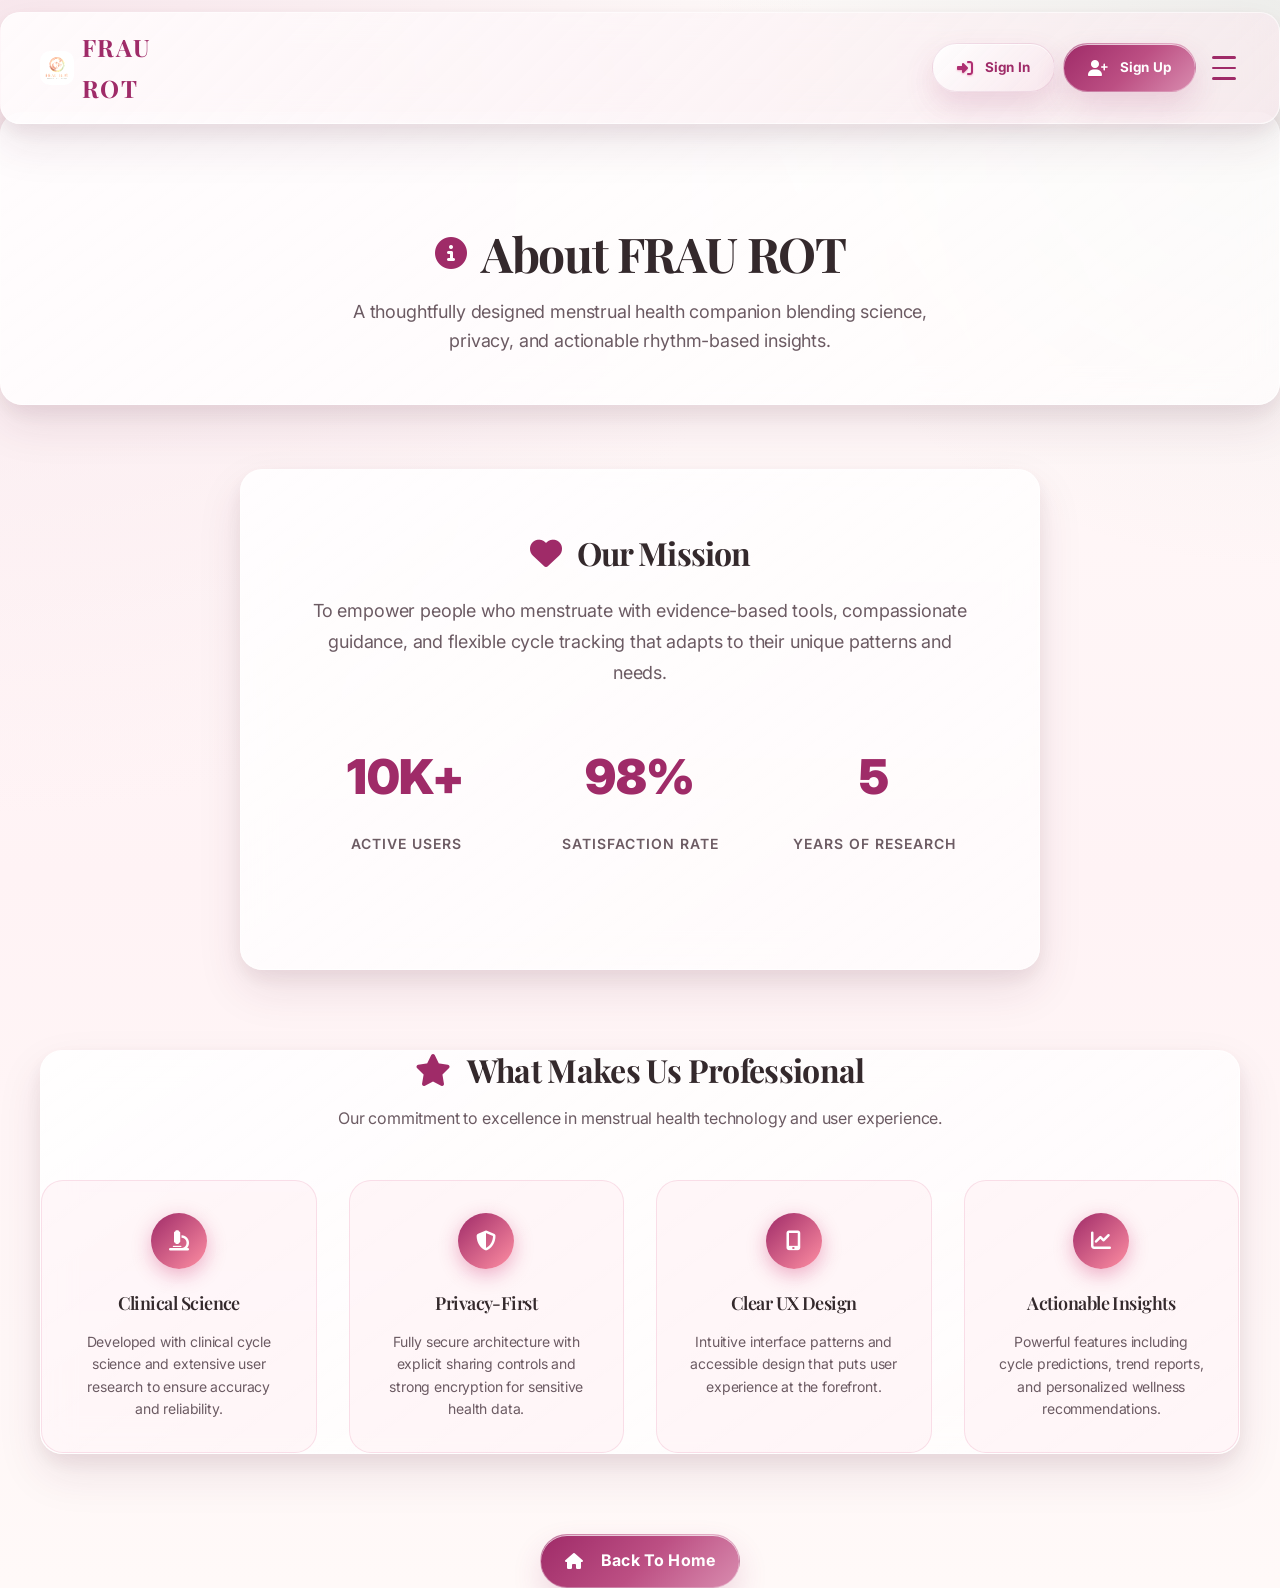
==== commit 17a025ac: "added blogs, articles and made changes to landing page" ====
--- a/pages/about.html
+++ b/pages/about.html
@@ -5,7 +5,7 @@
   <meta name="viewport" content="width=device-width, initial-scale=1.0">
   <meta name="description" content="About FRAU ROT - menstrual health companion">
   <title>About FRAU ROT</title>
-  <link href="https://fonts.googleapis.com/css2?family=Playfair+Display:wght@700;900&family=Poppins:wght@300;400;500;600;700&display=swap" rel="stylesheet">
+  <link href="https://fonts.googleapis.com/css2?family=Inter:wght@300;400;500;600;700;800&family=Playfair+Display:wght@700;900&display=swap" rel="stylesheet">
   <link rel="stylesheet" href="../src/style.css">
   <link rel="stylesheet" href="https://cdnjs.cloudflare.com/ajax/libs/font-awesome/6.4.0/css/all.min.css">
 </head>
@@ -138,5 +138,6 @@
       </a>
     </div>
   </main>
+  <script src="../scripts.js"></script>
 </body>
 </html>
--- a/src/style.css
+++ b/src/style.css
@@ -188,16 +188,16 @@
   left: 0;
   right: 0;
   background: linear-gradient(135deg, rgba(255, 255, 255, 0.95), rgba(255, 255, 255, 0.85));
-  border-bottom: 1px solid rgba(196, 0, 78, 0.2);
-  backdrop-filter: blur(12px);
-  box-shadow: 0 8px 30px rgba(196, 0, 78, 0.25);
+  border-bottom: 1px solid rgba(245, 238, 241, 0.2);
+  backdrop-filter: blur(2px);
+  box-shadow: 0 8px 30px rgba(248, 242, 244, 0.25);
   z-index: 1000;
   transition: all var(--transition-fast);
 }
 
 .navbar--scrolled {
   background: linear-gradient(135deg, rgba(255, 255, 255, 1), rgba(255, 255, 255, 0.95));
-  box-shadow: 0 12px 32px rgba(196, 0, 78, 0.3);
+  box-shadow: 0 12px 32px rgba(253, 253, 253, 0.3);
   transform: translateY(-2px);
 }
 
@@ -1833,6 +1833,18 @@
   background: linear-gradient(180deg, rgba(0,0,0,0.2) 0%, rgba(196, 0, 78, 0.85) 100%);
 }
 
+.article-card--luteal {
+  background-image: url('../images/meditation.jpg');
+}
+
+.article-card--estrogen {
+  background-image: url('../images/vector of woc.jpg');
+}
+
+.article-card--day-one {
+  background-image: url('../images/download\ (1).jpg');
+}
+
 .article-card__overlay {
   position: relative;
   z-index: 2;
@@ -3033,6 +3045,227 @@
 .blog-card__link:hover {
   gap: var(--spacing-md);
   text-decoration: underline;
+}
+
+/* Blog Editorial Enhancements */
+.blog-card__category {
+  display: inline-flex;
+  align-items: center;
+  margin-bottom: var(--spacing-md);
+  padding: 6px 12px;
+  border-radius: 999px;
+  background: rgba(196, 0, 78, 0.08);
+  color: var(--color-primary-pink);
+  font-size: 12px;
+  font-weight: 700;
+  letter-spacing: 0.3px;
+  text-transform: uppercase;
+}
+
+.blog-card__image--cycle {
+  background:
+    linear-gradient(135deg, rgba(196, 0, 78, 0.78), rgba(255, 143, 163, 0.65)),
+    url('../images/flowers.jpg') center/cover;
+}
+
+.blog-card__image--nutrition {
+  background:
+    linear-gradient(135deg, rgba(138, 163, 153, 0.82), rgba(196, 0, 78, 0.4)),
+    url('../images/meditation.jpg') center/cover;
+}
+
+.blog-card__image--mind {
+  background:
+    linear-gradient(135deg, rgba(90, 74, 113, 0.8), rgba(196, 0, 78, 0.42)),
+    url('../images/vector of woc.jpg') center/cover;
+}
+
+.blog-guide-section {
+  padding-top: 0;
+}
+
+.blog-guide-grid {
+  display: grid;
+  grid-template-columns: repeat(auto-fit, minmax(220px, 1fr));
+  gap: var(--spacing-xl);
+}
+
+.blog-guide-card {
+  background: rgba(255, 255, 255, 0.92);
+  border: 1px solid rgba(196, 0, 78, 0.08);
+  border-radius: var(--radius-card);
+  padding: var(--spacing-xl);
+  box-shadow: var(--shadow-card);
+}
+
+.blog-guide-card h3 {
+  margin-bottom: var(--spacing-md);
+  color: var(--color-text-primary);
+}
+
+.blog-guide-card p {
+  color: var(--color-text-light);
+}
+
+.blog-cta-section {
+  width: min(1200px, calc(100% - 32px));
+  margin: 0 auto var(--spacing-3xl);
+  padding: clamp(24px, 4vw, 40px);
+  border-radius: var(--radius-card);
+  background: linear-gradient(135deg, rgba(196, 0, 78, 0.08), rgba(255, 255, 255, 0.95));
+  border: 1px solid rgba(196, 0, 78, 0.12);
+  box-shadow: var(--shadow-card);
+}
+
+.blog-cta-section__content {
+  max-width: 760px;
+}
+
+.article-page {
+  padding-top: 88px;
+}
+
+.page-header--article {
+  padding-bottom: var(--spacing-xl);
+}
+
+.article-meta-row {
+  display: flex;
+  flex-wrap: wrap;
+  justify-content: flex-start;
+  gap: var(--spacing-sm);
+  margin-bottom: var(--spacing-lg);
+}
+
+.article-meta-row--center {
+  justify-content: center;
+}
+
+.topic-pill {
+  display: inline-flex;
+  align-items: center;
+  padding: 8px 14px;
+  border-radius: 999px;
+  background: rgba(196, 0, 78, 0.12);
+  color: var(--color-primary-pink);
+  font-size: 12px;
+  font-weight: 700;
+  text-transform: uppercase;
+  letter-spacing: 0.4px;
+}
+
+.topic-pill--muted {
+  background: rgba(138, 163, 153, 0.16);
+  color: #486056;
+}
+
+.article-layout {
+  display: grid;
+  grid-template-columns: minmax(260px, 320px) minmax(0, 1fr);
+  gap: var(--spacing-xl);
+  align-items: start;
+}
+
+.article-sidebar {
+  position: sticky;
+  top: 104px;
+  display: flex;
+  flex-direction: column;
+  gap: var(--spacing-lg);
+}
+
+.article-sidebar-card,
+.article-content {
+  background: var(--color-white);
+  border-radius: var(--radius-card);
+  border: 1px solid rgba(196, 0, 78, 0.08);
+  box-shadow: var(--shadow-card);
+}
+
+.article-sidebar-card {
+  padding: var(--spacing-xl);
+}
+
+.article-sidebar-card h2 {
+  font-size: 22px;
+  margin-bottom: var(--spacing-md);
+}
+
+.article-sidebar-card p + p {
+  margin-top: var(--spacing-sm);
+}
+
+.article-tags {
+  display: flex;
+  flex-wrap: wrap;
+  gap: 8px;
+  margin-top: var(--spacing-sm);
+}
+
+.article-tags span {
+  padding: 6px 10px;
+  border-radius: 999px;
+  background: var(--color-light-pink);
+  color: var(--color-primary-pink);
+  font-size: 12px;
+  font-weight: 600;
+}
+
+.article-content {
+  padding: clamp(24px, 3vw, 36px);
+}
+
+.article-lead {
+  font-size: 1.1rem;
+  line-height: 1.8;
+  color: var(--color-text-primary);
+  margin-bottom: var(--spacing-xl);
+}
+
+.article-section + .article-section {
+  margin-top: var(--spacing-xl);
+}
+
+.article-section h2 {
+  margin-bottom: var(--spacing-md);
+  font-size: clamp(1.6rem, 2vw, 2rem);
+}
+
+.article-section h3 {
+  margin: var(--spacing-lg) 0 var(--spacing-sm);
+  font-size: 1.1rem;
+  color: var(--color-text-primary);
+}
+
+.article-section p + p,
+.article-section ul + p {
+  margin-top: var(--spacing-md);
+}
+
+.article-list {
+  padding-left: 1.1rem;
+  margin: var(--spacing-md) 0;
+}
+
+.article-list li + li {
+  margin-top: 8px;
+}
+
+.article-callout {
+  margin-top: var(--spacing-lg);
+  padding: var(--spacing-lg);
+  border-left: 4px solid var(--color-primary-pink);
+  background: rgba(255, 240, 243, 0.8);
+  border-radius: 12px;
+}
+
+.article-footer-nav {
+  display: flex;
+  flex-wrap: wrap;
+  gap: var(--spacing-md);
+  margin-top: var(--spacing-2xl);
+  padding-top: var(--spacing-lg);
+  border-top: 1px solid rgba(196, 0, 78, 0.1);
 }
 
 /* Contact Section */
@@ -3626,3 +3859,1089 @@
     background-attachment: scroll;
   }
 }
+
+/* ============================================
+   2026 WELLNESS UI REFRESH
+   These final overrides apply the portfolio-ready redesign.
+   ============================================ */
+
+:root {
+  --color-primary-pink: #9F2B68;
+  --color-pink-hover: #812456;
+  --color-light-pink: #FFF8F6;
+  --color-secondary-soft: #F8E6EC;
+  --color-button-bg: #F8E6EC;
+  --color-text-dark: #3A2E2E;
+  --color-text-primary: #3A2E2E;
+  --color-text-light: #6F6165;
+  --color-border: rgba(159, 43, 104, 0.14);
+  --color-accent-sage: #8AA399;
+  --font-body: 'Inter', sans-serif;
+  --radius-button: 30px;
+  --radius-card: 10px;
+  --radius-section: 10px;
+  --radius-input: 10px;
+  --shadow-soft: 0 12px 30px rgba(84, 39, 57, 0.10);
+  --shadow-medium: 0 18px 45px rgba(84, 39, 57, 0.16);
+  --shadow-card: 0 16px 36px rgba(84, 39, 57, 0.10);
+}
+
+body {
+  background:
+    radial-gradient(circle at top left, rgba(248, 230, 236, 0.9), transparent 30%),
+    var(--color-light-pink);
+  color: var(--color-text-primary);
+}
+
+main {
+  width: 100%;
+}
+
+.page-section:not(.hidden) {
+  animation: pageFade 0.45s ease both;
+}
+
+@keyframes pageFade {
+  from {
+    opacity: 0;
+    transform: translateY(8px);
+  }
+  to {
+    opacity: 1;
+    transform: translateY(0);
+  }
+}
+
+/* Shared section rhythm */
+.content-section,
+.about-section,
+.contact-section,
+.faq-section {
+  width: min(1200px, calc(100% - 32px));
+  margin: 0 auto 80px;
+}
+
+/* Modern button system */
+.btn,
+.navbar__btn {
+  border-radius: 30px;
+  padding: 12px 24px;
+  box-shadow: 0 14px 30px rgba(159, 43, 104, 0.18);
+  transition: transform 0.25s ease, box-shadow 0.25s ease, filter 0.25s ease;
+}
+
+.btn:hover,
+.navbar__btn:hover {
+  transform: translateY(-3px);
+  box-shadow: 0 18px 36px rgba(159, 43, 104, 0.24);
+  filter: saturate(1.05);
+}
+
+.btn--primary,
+.navbar__btn--primary {
+  background: linear-gradient(135deg, #9F2B68 0%, #C14D83 100%);
+  color: #FFFFFF;
+}
+
+.btn--primary:hover,
+.navbar__btn--primary:hover {
+  background: linear-gradient(135deg, #812456 0%, #b63d77 100%);
+}
+
+.btn--secondary {
+  background: rgba(255, 255, 255, 0.14);
+  color: #FFFFFF;
+  border: 1px solid rgba(255, 255, 255, 0.45);
+  backdrop-filter: blur(8px);
+}
+
+.btn--secondary:hover {
+  background: rgba(255, 255, 255, 0.22);
+}
+
+.btn--light,
+.navbar__btn--outline {
+  background: linear-gradient(135deg, #FFFFFF 0%, var(--color-secondary-soft) 100%);
+  color: var(--color-primary-pink);
+  border: 1px solid rgba(159, 43, 104, 0.18);
+}
+
+/* Hero redesign */
+.hero {
+  min-height: 100vh;
+  justify-content: center;
+  padding: 0 0 64px;
+  background-image:
+    linear-gradient(140deg, rgba(70, 22, 42, 0.55), rgba(159, 43, 104, 0.38)),
+    url('../images/flowers.jpg');
+  background-position: center;
+  background-size: cover;
+}
+
+.hero::before {
+  background:
+    linear-gradient(135deg, rgba(58, 46, 46, 0.58), rgba(159, 43, 104, 0.40)),
+    linear-gradient(180deg, rgba(255, 248, 246, 0.02), rgba(255, 248, 246, 0.12));
+}
+
+.hero__content {
+  max-width: 780px;
+  padding: clamp(120px, 16vh, 160px) 24px 48px;
+  gap: 14px;
+}
+
+.hero__eyebrow {
+  display: inline-flex;
+  align-items: center;
+  gap: 8px;
+  padding: 8px 14px;
+  border-radius: 999px;
+  background: rgba(255, 255, 255, 0.12);
+  border: 1px solid rgba(255, 255, 255, 0.2);
+  font-size: 0.82rem;
+  font-weight: 700;
+  letter-spacing: 0.08em;
+  text-transform: uppercase;
+}
+
+.hero__title {
+  font-size: clamp(3.6rem, 8vw, 6rem);
+  letter-spacing: 0.06em;
+}
+
+.hero__subtitle {
+  font-size: clamp(1.3rem, 2vw, 2rem);
+  font-weight: 600;
+}
+
+.hero__description {
+  max-width: 640px;
+  font-size: 1.05rem;
+  line-height: 1.8;
+  color: rgba(255, 255, 255, 0.92);
+}
+
+.hero__buttons .btn {
+  min-width: 160px;
+  justify-content: center;
+}
+
+.hero__trustbar {
+  display: flex;
+  flex-wrap: wrap;
+  justify-content: center;
+  gap: 10px;
+  margin-top: 6px;
+}
+
+.hero__trustbar span {
+  display: inline-flex;
+  align-items: center;
+  gap: 8px;
+  padding: 10px 14px;
+  border-radius: 999px;
+  background: rgba(255, 255, 255, 0.12);
+  border: 1px solid rgba(255, 255, 255, 0.18);
+  color: #FFFFFF;
+  font-size: 0.92rem;
+}
+
+/* Landing blocks and homepage cards */
+.landing-sections {
+  gap: 24px;
+  margin-top: 16px;
+}
+
+.landing-block {
+  padding: 30px;
+  border-radius: 10px;
+  background: rgba(255, 255, 255, 0.95);
+  border: 1px solid rgba(159, 43, 104, 0.10);
+  box-shadow: var(--shadow-card);
+}
+
+.landing-copy,
+.landing-faq-item p,
+.landing-feature-card p {
+  color: var(--color-text-light);
+}
+
+.landing-feature-grid {
+  grid-template-columns: repeat(auto-fit, minmax(220px, 1fr));
+  gap: 20px;
+}
+
+.landing-feature-card {
+  display: flex;
+  flex-direction: column;
+  gap: 12px;
+  min-height: 100%;
+  padding: 30px;
+  border-radius: 10px;
+  background: linear-gradient(180deg, #FFFFFF 0%, #FFF3F6 100%);
+  border: 1px solid rgba(159, 43, 104, 0.12);
+  transition: transform 0.25s ease, box-shadow 0.25s ease;
+}
+
+.landing-feature-card:hover {
+  transform: translateY(-5px);
+  box-shadow: var(--shadow-medium);
+}
+
+.landing-feature-icon {
+  width: 56px;
+  height: 56px;
+  border-radius: 16px;
+  display: grid;
+  place-items: center;
+  color: #FFFFFF;
+  background: linear-gradient(135deg, #9F2B68 0%, #8AA399 100%);
+  box-shadow: 0 12px 26px rgba(159, 43, 104, 0.20);
+  font-size: 1.25rem;
+}
+
+.landing-contact-actions .btn {
+  min-width: 145px;
+  justify-content: center;
+}
+
+/* Auth split-screen layout */
+.signup,
+.login {
+  padding-top: 96px;
+  padding-bottom: 48px;
+  background-color: var(--color-light-pink);
+}
+
+.signup .container,
+.login .container {
+  display: grid;
+  grid-template-columns: minmax(0, 1.05fr) minmax(0, 0.95fr);
+  gap: 32px;
+  align-items: stretch;
+  padding-top: 24px;
+  padding-bottom: 24px;
+}
+
+.section-banner {
+  position: relative;
+  margin-bottom: 0;
+  min-height: 620px;
+  border-radius: 10px;
+  overflow: hidden;
+  box-shadow: var(--shadow-medium);
+}
+
+.section-banner::after {
+  content: '';
+  position: absolute;
+  inset: 0;
+  background: linear-gradient(135deg, rgba(58, 46, 46, 0.35), rgba(159, 43, 104, 0.58));
+}
+
+.section-banner__image {
+  position: absolute;
+  inset: 0;
+  min-width: 0;
+}
+
+.section-banner__image img {
+  width: 100%;
+  height: 100%;
+  object-fit: cover;
+  border-radius: 0;
+  box-shadow: none;
+}
+
+.section-banner__text {
+  position: relative;
+  z-index: 1;
+  align-self: flex-end;
+  padding: 34px;
+  max-width: 420px;
+}
+
+.section-title {
+  font-size: clamp(2.2rem, 3vw, 3.2rem);
+  color: #FFFFFF;
+}
+
+.section-subtitle {
+  color: rgba(255, 255, 255, 0.90);
+  font-size: 1rem;
+  line-height: 1.7;
+}
+
+.form-container {
+  max-width: none;
+  height: 100%;
+  padding: 30px;
+  border-radius: 10px;
+  background: rgba(255, 255, 255, 0.92);
+  border: 1px solid rgba(159, 43, 104, 0.12);
+  backdrop-filter: blur(12px);
+  display: flex;
+  flex-direction: column;
+  justify-content: center;
+}
+
+.form-instruction,
+.form-agreement,
+.login-footer {
+  color: var(--color-text-light);
+}
+
+.form-input,
+.contact-form .form-input {
+  padding: 14px 16px;
+  border: 1px solid rgba(159, 43, 104, 0.16);
+  border-bottom: 1px solid rgba(159, 43, 104, 0.16);
+  border-radius: 10px;
+  background: rgba(255, 255, 255, 0.95);
+}
+
+.form-input:focus,
+.contact-form .form-input:focus {
+  outline: none;
+  border-color: var(--color-primary-pink);
+  box-shadow: 0 0 0 4px rgba(159, 43, 104, 0.10);
+}
+
+/* App interior polish */
+.app-layout {
+  background: linear-gradient(180deg, #FFF8F6 0%, #FFFFFF 100%);
+}
+
+.sidebar {
+  background: linear-gradient(180deg, #FFFFFF 0%, #F8E6EC 100%);
+  border-right: 1px solid rgba(159, 43, 104, 0.10);
+}
+
+.main-content {
+  padding: 32px;
+}
+
+.card,
+.feature-card,
+.blog-card,
+.contact-form,
+.about-content,
+.faq-item {
+  border-radius: 10px;
+}
+
+.card {
+  padding: 30px;
+  border-top: none;
+}
+
+.card::before {
+  height: 5px;
+  background: linear-gradient(90deg, #9F2B68 0%, #8AA399 100%);
+}
+
+.page-header {
+  padding-top: 112px;
+  background: linear-gradient(180deg, rgba(248, 230, 236, 0.65), rgba(255, 248, 246, 0.90));
+}
+
+.page-header__subtitle,
+.feature-card__description,
+.blog-card__excerpt,
+.about-description,
+.contact-item__content p,
+.faq-answer {
+  color: var(--color-text-light);
+}
+
+/* Lightweight scroll reveal animation */
+.reveal-on-scroll {
+  opacity: 0;
+  transform: translateY(24px);
+  transition: opacity 0.6s ease, transform 0.6s ease;
+  will-change: opacity, transform;
+}
+
+.reveal-on-scroll.is-visible {
+  opacity: 1;
+  transform: translateY(0);
+}
+
+/* Responsive refinements */
+@media (max-width: 1024px) {
+  .signup .container,
+  .login .container,
+  .article-layout {
+    grid-template-columns: 1fr;
+  }
+
+  .section-banner {
+    min-height: 320px;
+  }
+
+  .article-sidebar {
+    position: static;
+  }
+
+  .main-content {
+    padding: 24px;
+  }
+}
+
+@media (max-width: 768px) {
+  .hero {
+    padding-bottom: 40px;
+  }
+
+  .hero__content {
+    padding-top: 120px;
+  }
+
+  .navbar__btn {
+    padding: 10px 16px;
+    font-size: 0.8rem;
+  }
+
+  .hero__buttons {
+    width: 100%;
+    flex-direction: column;
+  }
+
+  .hero__buttons .btn {
+    width: 100%;
+  }
+
+  .landing-block,
+  .landing-feature-card,
+  .form-container,
+  .card,
+  .article-sidebar-card,
+  .article-content,
+  .blog-guide-card,
+  .blog-cta-section {
+    padding: 22px;
+  }
+
+  .section-banner__text {
+    padding: 24px;
+  }
+
+  .hero__trustbar,
+  .article-footer-nav {
+    justify-content: center;
+  }
+}
+
+@media (max-width: 480px) {
+  .hero__eyebrow,
+  .hero__trustbar span {
+    font-size: 0.78rem;
+  }
+
+  .main-content {
+    padding: 18px;
+  }
+}
+
+@media (prefers-reduced-motion: reduce) {
+  *,
+  *::before,
+  *::after {
+    animation: none !important;
+    transition: none !important;
+    scroll-behavior: auto !important;
+  }
+}
+
+/* ============================================
+   PREMIUM GLOSSY VISUAL REFINEMENT
+   Visual-only override layer for a polished, app-like feel.
+   No HTML or functionality changes required.
+   ============================================ */
+:root {
+  --font-body: 'Inter', sans-serif;
+  --font-display: 'Playfair Display', serif;
+  --color-primary-pink: #9F2B68;
+  --color-pink-hover: #7E2253;
+  --color-light-pink: #FFF8F6;
+  --color-text-primary: #34292C;
+  --color-text-dark: #34292C;
+  --color-text-light: #6C5B63;
+  --color-border: rgba(159, 43, 104, 0.14);
+  --color-secondary-soft: #F8E6EC;
+  --glass-white: rgba(255, 255, 255, 0.72);
+  --glass-strong: rgba(255, 255, 255, 0.84);
+  --shadow-gloss: 0 20px 45px rgba(88, 29, 56, 0.10), 0 8px 20px rgba(88, 29, 56, 0.07);
+  --shadow-lift: 0 26px 60px rgba(88, 29, 56, 0.16), 0 12px 24px rgba(88, 29, 56, 0.10);
+  --shadow-glow: 0 18px 34px rgba(159, 43, 104, 0.22);
+  --shadow-inner: inset 0 1px 0 rgba(255, 255, 255, 0.72);
+  --radius-card: 22px;
+  --radius-input: 18px;
+  --radius-button: 999px;
+}
+
+body {
+  font-family: var(--font-body);
+  line-height: 1.7;
+  letter-spacing: -0.01em;
+  color: var(--color-text-primary);
+  background:
+    radial-gradient(circle at top left, rgba(248, 230, 236, 0.92), rgba(255, 248, 246, 0) 40%),
+    radial-gradient(circle at top right, rgba(138, 163, 153, 0.14), rgba(255, 248, 246, 0) 28%),
+    linear-gradient(180deg, #FFFBFA 0%, #FFF3F5 55%, #FFF9F8 100%);
+}
+
+::selection {
+  background: rgba(159, 43, 104, 0.18);
+  color: #2C2026;
+}
+
+h1,
+h2,
+h3,
+h4,
+h5,
+h6 {
+  color: #2C2026;
+  letter-spacing: -0.03em;
+}
+
+body,
+p,
+li,
+label,
+input,
+textarea,
+select,
+button {
+  font-family: var(--font-body);
+}
+
+/* Frosted navigation for a premium glassmorphism feel */
+.navbar {
+  top: 12px;
+  left: 12px;
+  right: 12px;
+  width: auto;
+  border-radius: 20px;
+  background: linear-gradient(135deg, rgba(255, 255, 255, 0.82), rgba(248, 230, 236, 0.62));
+  border: 1px solid rgba(255, 255, 255, 0.58);
+  box-shadow: var(--shadow-gloss);
+  backdrop-filter: blur(18px) saturate(145%);
+  -webkit-backdrop-filter: blur(18px) saturate(145%);
+}
+
+.navbar--scrolled {
+  background: linear-gradient(135deg, rgba(255, 255, 255, 0.9), rgba(248, 230, 236, 0.74));
+  box-shadow: var(--shadow-lift);
+}
+
+.navbar__container {
+  padding: 14px 20px;
+}
+
+.navbar__brand {
+  letter-spacing: 0.06em;
+}
+
+.navbar__link,
+.nav-item {
+  border-radius: 16px;
+  transition: all 0.3s ease;
+}
+
+.navbar__link:hover,
+.nav-item:hover {
+  background: rgba(159, 43, 104, 0.08);
+  color: var(--color-primary-pink);
+  transform: translateY(-1px);
+}
+
+.nav-item {
+  background: rgba(255, 255, 255, 0.38);
+  border: 1px solid rgba(255, 255, 255, 0.45);
+  box-shadow: inset 0 1px 0 rgba(255, 255, 255, 0.55);
+}
+
+.nav-item.active {
+  background: linear-gradient(135deg, #9F2B68 0%, #C56D97 100%);
+  color: #FFFFFF;
+  border-color: transparent;
+  box-shadow: var(--shadow-glow);
+}
+
+.nav-item.active .nav-label,
+.nav-item.active .nav-icon {
+  color: inherit;
+}
+
+/* Luminous buttons and micro-interactions */
+.btn,
+.navbar__btn {
+  position: relative;
+  border-radius: var(--radius-button);
+  padding: 12px 24px;
+  border: 1px solid rgba(255, 255, 255, 0.36);
+  font-weight: 700;
+  letter-spacing: 0.01em;
+  box-shadow: 0 14px 30px rgba(159, 43, 104, 0.16), var(--shadow-inner);
+  transition: transform 0.3s ease, box-shadow 0.3s ease, filter 0.3s ease, background 0.3s ease;
+}
+
+.btn:hover,
+.navbar__btn:hover {
+  transform: translateY(-3px);
+  box-shadow: var(--shadow-lift);
+  filter: saturate(1.04);
+}
+
+.btn--primary,
+.navbar__btn--primary {
+  background: linear-gradient(135deg, #9F2B68 0%, #BC4F83 52%, #D98CAF 100%);
+  color: #FFFFFF;
+}
+
+.btn--primary:hover,
+.navbar__btn--primary:hover {
+  background: linear-gradient(135deg, #852459 0%, #AD3F73 52%, #CF7CA2 100%);
+}
+
+.btn--secondary {
+  background: linear-gradient(135deg, rgba(255, 255, 255, 0.22), rgba(255, 255, 255, 0.10));
+  color: #FFFFFF;
+  border: 1px solid rgba(255, 255, 255, 0.42);
+  backdrop-filter: blur(10px);
+  -webkit-backdrop-filter: blur(10px);
+}
+
+.btn--light,
+.navbar__btn--outline {
+  background: linear-gradient(135deg, rgba(255, 255, 255, 0.96), rgba(248, 230, 236, 0.88));
+  color: var(--color-primary-pink);
+  border: 1px solid rgba(159, 43, 104, 0.12);
+}
+
+.btn--apple {
+  background: linear-gradient(135deg, #2F2529 0%, #524047 100%);
+  color: #FFFFFF;
+  border: 1px solid rgba(255, 255, 255, 0.10);
+}
+
+/* Shared glossy cards across dashboard, blog, and static pages */
+.landing-block,
+.landing-feature-card,
+.form-container,
+.card,
+.insight-section,
+.insight-card,
+.insights-summary,
+.blog-card,
+.feature-card,
+.article-card,
+.blog-guide-card,
+.content-section,
+.page-header,
+.faq-item,
+.contact-form,
+.about-content,
+.article-sidebar-card,
+.article-content,
+.onboarding-card,
+.phase-row,
+.phase-card,
+.phase-details {
+  background: linear-gradient(145deg, rgba(255, 255, 255, 0.86), rgba(255, 255, 255, 0.66));
+  border: 1px solid rgba(255, 255, 255, 0.58);
+  border-radius: var(--radius-card);
+  box-shadow: var(--shadow-gloss);
+  backdrop-filter: blur(16px) saturate(140%);
+  -webkit-backdrop-filter: blur(16px) saturate(140%);
+}
+
+.card,
+.insight-section,
+.insight-card,
+.landing-feature-card,
+.feature-card,
+.blog-card,
+.article-card,
+.faq-item,
+.phase-row {
+  position: relative;
+  overflow: hidden;
+}
+
+.card:hover,
+.insight-card:hover,
+.landing-feature-card:hover,
+.feature-card:hover,
+.blog-card:hover,
+.article-card:hover,
+.faq-item:hover,
+.phase-row:hover {
+  transform: translateY(-6px);
+  box-shadow: var(--shadow-lift);
+}
+
+.app-layout {
+  gap: 20px;
+  padding: 18px;
+  background: transparent;
+}
+
+.sidebar {
+  border-right: none;
+  border-radius: 24px;
+  background: linear-gradient(180deg, rgba(255, 255, 255, 0.82) 0%, rgba(248, 230, 236, 0.74) 100%);
+  box-shadow: var(--shadow-gloss);
+  backdrop-filter: blur(18px);
+  -webkit-backdrop-filter: blur(18px);
+}
+
+.main-content {
+  border-radius: 24px;
+  padding: 32px;
+  background: linear-gradient(180deg, rgba(255, 255, 255, 0.46), rgba(255, 255, 255, 0.22));
+  box-shadow: inset 0 1px 0 rgba(255, 255, 255, 0.55);
+}
+
+.page-title,
+.content-section__title,
+.section-label,
+.card__title,
+.insight-title {
+  letter-spacing: -0.02em;
+}
+
+.page-subtitle,
+.page-header__subtitle,
+.content-section__description,
+.blog-card__excerpt,
+.feature-card__description,
+.article-description,
+.faq-answer,
+.summary-label,
+.summary-item {
+  color: var(--color-text-light);
+}
+
+/* Premium hero text treatment without changing structure */
+.hero__content {
+  border-radius: 28px;
+  background: linear-gradient(135deg, rgba(58, 26, 40, 0.30), rgba(255, 255, 255, 0.06));
+  border: 1px solid rgba(255, 255, 255, 0.14);
+  box-shadow: 0 30px 60px rgba(35, 16, 26, 0.18);
+  backdrop-filter: blur(8px);
+  -webkit-backdrop-filter: blur(8px);
+}
+
+.hero__eyebrow,
+.hero__trustbar span,
+.topic-pill {
+  box-shadow: inset 0 1px 0 rgba(255, 255, 255, 0.26);
+  backdrop-filter: blur(10px);
+  -webkit-backdrop-filter: blur(10px);
+}
+
+/* Inputs and forms become softer and more app-like */
+.form-input,
+.contact-form .form-input,
+select.form-input,
+textarea.form-input {
+  border-radius: var(--radius-input) !important;
+  background: rgba(255, 255, 255, 0.88);
+  border: 1px solid rgba(159, 43, 104, 0.14);
+  box-shadow: inset 0 1px 0 rgba(255, 255, 255, 0.75), 0 6px 16px rgba(88, 29, 56, 0.05);
+}
+
+.form-input--underline {
+  border-radius: var(--radius-input) !important;
+}
+
+.form-input:focus,
+.contact-form .form-input:focus {
+  background: #FFFFFF;
+  transform: translateY(-1px);
+  box-shadow: 0 0 0 4px rgba(159, 43, 104, 0.10), 0 12px 24px rgba(159, 43, 104, 0.12);
+}
+
+.form-label {
+  color: #4B3740;
+  font-weight: 600;
+}
+
+/* Pill controls for moods, symptoms, and filters */
+.chip {
+  border-radius: 999px;
+  padding: 11px 16px;
+  background: linear-gradient(135deg, rgba(255, 255, 255, 0.96), rgba(248, 230, 236, 0.86));
+  border: 1px solid rgba(159, 43, 104, 0.12);
+  color: var(--color-text-primary);
+  box-shadow: 0 8px 18px rgba(88, 29, 56, 0.06);
+  transition: all 0.3s ease;
+}
+
+.chip:hover {
+  transform: translateY(-2px);
+  box-shadow: 0 12px 24px rgba(159, 43, 104, 0.12);
+}
+
+.chip.active {
+  background: linear-gradient(135deg, #9F2B68 0%, #C56D97 100%);
+  color: #FFFFFF;
+  border-color: transparent;
+  box-shadow: var(--shadow-glow);
+}
+
+/* Dashboard data emphasis */
+.insight-value,
+.summary-value {
+  color: var(--color-primary-pink);
+  font-weight: 800;
+}
+
+.summary-item {
+  padding: 12px 0;
+  border-bottom: 1px solid rgba(159, 43, 104, 0.08);
+}
+
+.summary-item:last-child {
+  border-bottom: none;
+}
+
+.cycle-progress-bar {
+  border-radius: 999px;
+  background: rgba(159, 43, 104, 0.08);
+  box-shadow: inset 0 2px 6px rgba(52, 41, 44, 0.08);
+}
+
+.cycle-progress-fill {
+  border-radius: 999px;
+  background: linear-gradient(90deg, #9F2B68 0%, #D98CAF 100%);
+  box-shadow: 0 8px 18px rgba(159, 43, 104, 0.22);
+}
+
+.phase-badge {
+  border-radius: 999px;
+  box-shadow: inset 0 1px 0 rgba(255, 255, 255, 0.35), 0 8px 16px rgba(88, 29, 56, 0.12);
+}
+
+.article-link,
+.blog-card__link,
+.detail-link,
+.link {
+  font-weight: 700;
+}
+
+.social-link {
+  border-radius: 14px;
+  background: rgba(255, 255, 255, 0.10);
+  border: 1px solid rgba(255, 255, 255, 0.16);
+  backdrop-filter: blur(10px);
+  -webkit-backdrop-filter: blur(10px);
+}
+
+.footer {
+  background: linear-gradient(145deg, #34292C 0%, #5C3445 100%);
+  box-shadow: 0 -18px 36px rgba(52, 41, 44, 0.12);
+}
+
+/* Learn section editorial styling */
+.learn-intro {
+  display: flex;
+  flex-direction: column;
+  gap: 12px;
+  margin-bottom: 22px;
+}
+
+.article-card__eyebrow {
+  margin: 0 0 8px;
+  font-size: 0.75rem;
+  letter-spacing: 0.08em;
+  text-transform: uppercase;
+  color: var(--color-primary-pink);
+  font-weight: 700;
+}
+
+.learn-series {
+  display: grid;
+  gap: 20px;
+  margin-top: 28px;
+}
+
+.learn-article-block {
+  position: relative;
+  padding: 28px;
+  scroll-margin-top: 24px;
+  background: linear-gradient(145deg, rgba(255, 255, 255, 0.92), rgba(248, 230, 236, 0.76));
+  border: 1px solid rgba(159, 43, 104, 0.10);
+  border-radius: 24px;
+  box-shadow: 0 18px 40px rgba(88, 29, 56, 0.09);
+  overflow: hidden;
+}
+
+.learn-article-block::before {
+  content: '';
+  position: absolute;
+  inset: 0 auto auto 0;
+  width: 100%;
+  height: 4px;
+  background: linear-gradient(90deg, #9F2B68 0%, #D98CAF 100%);
+}
+
+.learn-article-block__header {
+  display: flex;
+  flex-direction: column;
+  gap: 10px;
+  margin-bottom: 16px;
+}
+
+.learn-article-block__split {
+  display: grid;
+  grid-template-columns: minmax(0, 1.55fr) minmax(220px, 0.95fr);
+  align-items: center;
+  gap: 20px;
+}
+
+.learn-article-block__intro {
+  display: flex;
+  flex-direction: column;
+  gap: 10px;
+}
+
+.learn-article-visual {
+  position: relative;
+  min-height: 210px;
+  border-radius: 20px;
+  overflow: hidden;
+  box-shadow: 0 16px 30px rgba(88, 29, 56, 0.14);
+  background: linear-gradient(135deg, rgba(159, 43, 104, 0.16), rgba(248, 230, 236, 0.28));
+}
+
+.learn-article-visual::after {
+  content: '';
+  position: absolute;
+  inset: 0;
+  background: linear-gradient(135deg, rgba(159, 43, 104, 0.12), rgba(255, 255, 255, 0.04));
+}
+
+.learn-article-visual img {
+  width: 100%;
+  height: 100%;
+  min-height: 210px;
+  object-fit: cover;
+  display: block;
+}
+
+.learn-article-block__header h2 {
+  font-size: clamp(1.45rem, 2vw, 2rem);
+  color: #3A2E2E;
+}
+
+.learn-article-block__header p,
+.learn-article-block__body p {
+  color: #4B3740;
+  line-height: 1.8;
+}
+
+.learn-article-block__body h3 {
+  margin: 18px 0 10px;
+  font-family: var(--font-body);
+  font-size: 1rem;
+  letter-spacing: 0.01em;
+  color: #3A2E2E;
+}
+
+.glossy-tip-list {
+  margin: 0;
+  padding-left: 1.2rem;
+  display: grid;
+  gap: 10px;
+}
+
+.glossy-tip-list li {
+  padding: 10px 12px;
+  border-radius: 16px;
+  background: rgba(255, 255, 255, 0.58);
+  color: #4B3740;
+}
+
+.learn-article-block__closing {
+  margin-top: 14px;
+  font-weight: 600;
+  color: var(--color-primary-pink) !important;
+}
+
+.learn-mini-library {
+  margin-top: 28px;
+}
+
+.learn-mini-grid {
+  display: grid;
+  grid-template-columns: repeat(auto-fit, minmax(220px, 1fr));
+  gap: 16px;
+}
+
+.learn-mini-card {
+  padding: 18px;
+  border-radius: 18px;
+  background: linear-gradient(135deg, rgba(255, 255, 255, 0.82), rgba(248, 230, 236, 0.70));
+  border: 1px solid rgba(159, 43, 104, 0.08);
+  box-shadow: 0 12px 28px rgba(88, 29, 56, 0.07);
+}
+
+.learn-mini-card h3 {
+  margin-bottom: 8px;
+  font-size: 1.05rem;
+  color: #3A2E2E;
+}
+
+.learn-mini-card p {
+  color: #5A4A50;
+}
+
+/* Keep the layout airy on smaller screens */
+@media (max-width: 1024px) {
+  .app-layout {
+    padding: 14px;
+    gap: 14px;
+  }
+
+  .main-content {
+    padding: 24px;
+  }
+
+  .learn-article-block__split {
+    grid-template-columns: 1fr;
+  }
+
+  .learn-article-visual {
+    order: -1;
+    min-height: 190px;
+  }
+}
+
+@media (max-width: 768px) {
+  .navbar {
+    top: 8px;
+    left: 8px;
+    right: 8px;
+    border-radius: 16px;
+  }
+
+  .main-content,
+  .sidebar,
+  .page-header,
+  .content-section,
+  .form-container,
+  .card,
+  .insight-section {
+    border-radius: 18px;
+  }
+
+  .app-layout {
+    padding: 10px;
+    gap: 10px;
+  }
+}
+
